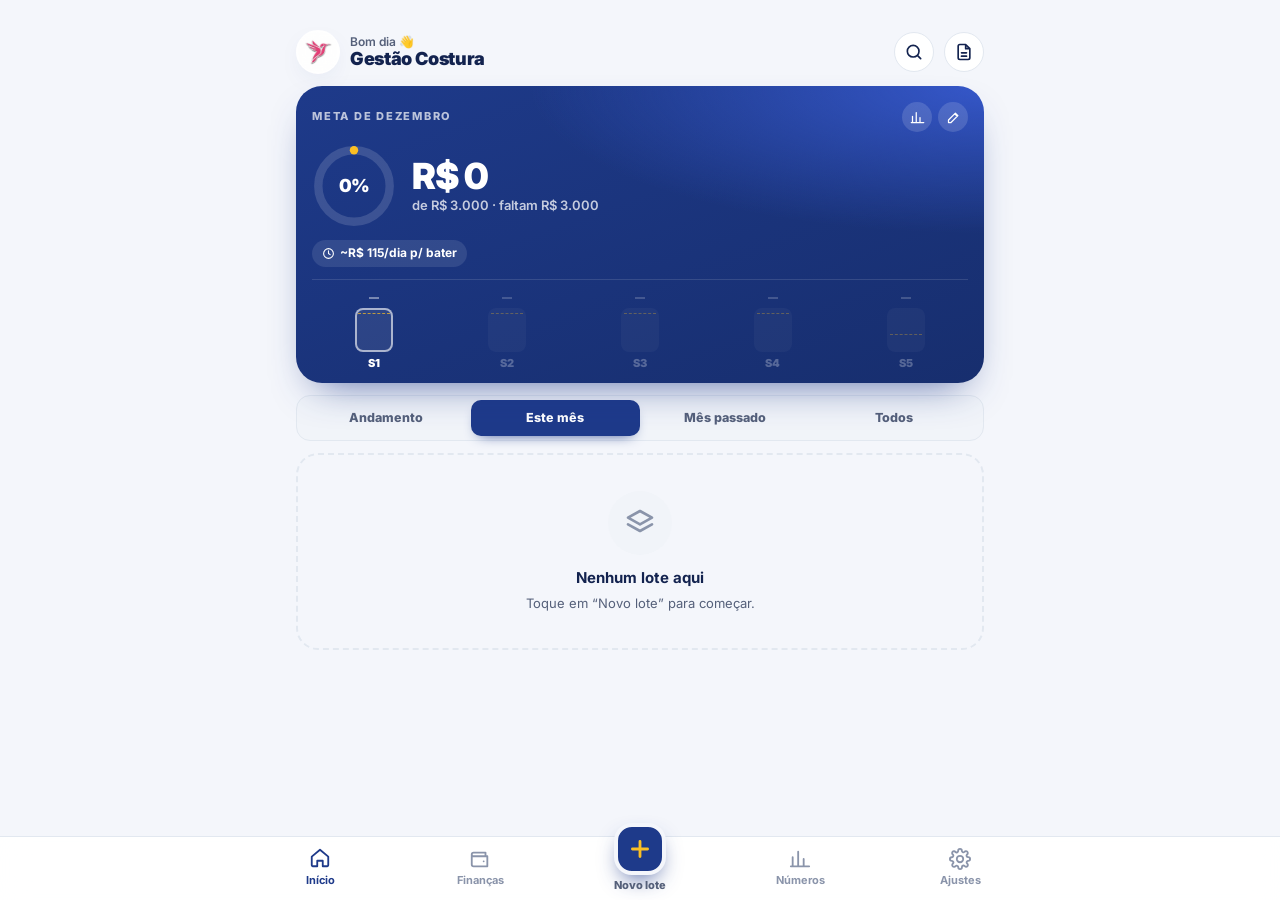
==== index.html @ 6c25729e "Gestão Costura 2.0 App PWA para controle de lotes de costura: produção, conferência de entrega, paga" ====
<!DOCTYPE html>
<html lang="pt-BR">
<head>
  <meta charset="UTF-8" />
  <meta name="viewport" content="width=device-width, initial-scale=1, viewport-fit=cover" />
  <title>Gestão Costura</title>
  <meta name="description" content="Controle de lotes de costura, pagamentos, despesas e faturamento." />
  <meta name="theme-color" content="#1e3a8a" />
  <meta name="mobile-web-app-capable" content="yes" />
  <meta name="apple-mobile-web-app-capable" content="yes" />
  <meta name="apple-mobile-web-app-status-bar-style" content="default" />
  <meta name="apple-mobile-web-app-title" content="Costura" />
  <link rel="manifest" href="manifest.webmanifest" />
  <link rel="icon" type="image/png" href="icons/icon-192.png" />
  <link rel="apple-touch-icon" href="icons/icon-180.png" />
  <link rel="preconnect" href="https://fonts.googleapis.com" />
  <link rel="preconnect" href="https://fonts.gstatic.com" crossorigin />
  <link rel="stylesheet" href="https://fonts.googleapis.com/css2?family=Inter:wght@400;600;700;800;900&display=swap" />
  <link rel="stylesheet" href="css/app.css" />
</head>
<body>
  <div id="app">
    <div class="splash"><img src="icons/icon-192.png" alt="" /></div>
  </div>
  <noscript>Este app precisa do JavaScript ativado.</noscript>
  <script type="module" src="js/app.js"></script>
</body>
</html>
---- css/app.css ----
/* ==========================================================
   Gestão Costura — estilos
   Cores principais: azul-marinho + dourado (identidade do app antigo)
   ========================================================== */

:root {
  --navy: #1e3a8a;
  --navy-2: #1e40af;
  --gold: #d97706;
  --gold-soft: #fbbf24;
  --gold-bg: #fef3c7;

  --bg: #f4f6fb;
  --surface: #ffffff;
  --surface-2: #f1f4f9;
  --border: #e2e8f0;
  --text: #13234f;
  --text-2: #55607a;
  --text-3: #8a94aa;
  --primary: var(--navy);
  --primary-text: #ffffff;
  --accent: var(--gold);
  --danger: #dc2626;
  --danger-bg: #fef2f2;
  --ok: #059669;
  --ok-bg: #ecfdf5;
  --warn: #b45309;
  --warn-bg: #fffbeb;
  --info: #1d4ed8;
  --info-bg: #eff6ff;
  --shadow: 0 8px 28px -12px rgba(30, 58, 138, 0.22);
  --shadow-lg: 0 24px 60px -20px rgba(15, 23, 42, 0.45);
  --radius: 22px;
  --radius-s: 14px;
  --tabbar-h: 64px;
  --safe-b: env(safe-area-inset-bottom, 0px);
  --safe-t: env(safe-area-inset-top, 0px);
  color-scheme: light;
}

@media (prefers-color-scheme: dark) {
  :root:not([data-theme='light']) {
    --bg: #0b1120;
    --surface: #131c2f;
    --surface-2: #1b2640;
    --border: #27324b;
    --text: #e7ecf7;
    --text-2: #a7b1c8;
    --text-3: #6f7a93;
    --primary: #3b63d8;
    --gold-bg: #3a2a0c;
    --danger-bg: #3a1414;
    --ok-bg: #0c2f24;
    --warn-bg: #36270b;
    --info-bg: #13254a;
    --info: #93b4ff;
    --shadow: 0 8px 28px -14px rgba(0, 0, 0, 0.6);
    color-scheme: dark;
  }
}
:root[data-theme='dark'] {
  --bg: #0b1120;
  --surface: #131c2f;
  --surface-2: #1b2640;
  --border: #27324b;
  --text: #e7ecf7;
  --text-2: #a7b1c8;
  --text-3: #6f7a93;
  --primary: #3b63d8;
  --gold-bg: #3a2a0c;
  --danger-bg: #3a1414;
  --ok-bg: #0c2f24;
  --warn-bg: #36270b;
  --info-bg: #13254a;
  --info: #93b4ff;
  --shadow: 0 8px 28px -14px rgba(0, 0, 0, 0.6);
  color-scheme: dark;
}

* { box-sizing: border-box; -webkit-tap-highlight-color: transparent; }
html { -webkit-text-size-adjust: 100%; }
body {
  margin: 0;
  background: var(--bg);
  color: var(--text);
  font-family: 'Inter', system-ui, -apple-system, 'Segoe UI', Roboto, sans-serif;
  font-size: 15px;
  line-height: 1.4;
  overscroll-behavior-y: none;
}
body.locked { overflow: hidden; }
button { font: inherit; color: inherit; cursor: pointer; }
button:disabled { cursor: default; }
img { display: block; max-width: 100%; }
h1, h2, h3, h4, p { margin: 0; }
.icon { flex-shrink: 0; display: block; }

/* ---------- utilidades ---------- */
.row { display: flex; align-items: center; }
.gap { gap: 10px; }
.gap-s { gap: 6px; }
.wrap { flex-wrap: wrap; }
.grow { flex: 1; }
.center { text-align: center; }
.mb { margin-bottom: 16px; }
.muted { color: var(--text-2); }
.small { font-size: 13px; }
.pos { color: var(--ok) !important; }
.neg { color: var(--danger) !important; }
.accent-text { color: var(--accent); }
.w40 { width: 40px; flex-shrink: 0; }
.btn-reset { background: none; border: 0; padding: 0; text-align: left; width: 100%; }
.link { background: none; border: 0; padding: 4px 0; color: var(--primary); font-weight: 700; font-size: 13px; text-decoration: underline; text-underline-offset: 3px; }
:root[data-theme='dark'] .link { color: var(--gold-soft); }
@media (prefers-color-scheme: dark) { :root:not([data-theme='light']) .link { color: var(--gold-soft); } }

/* ---------- estrutura ---------- */
.shell { min-height: 100vh; min-height: 100dvh; }
.content { max-width: 720px; margin: 0 auto; padding: calc(8px + var(--safe-t)) 16px calc(var(--tabbar-h) + var(--safe-b) + 24px); }
.page { display: flex; flex-direction: column; gap: 14px; animation: fade 0.25s ease; }
.page-head { padding: 12px 2px 0; }
.page-head h1 { font-size: 26px; font-weight: 900; letter-spacing: -0.03em; }

.tabbar {
  position: fixed; left: 0; right: 0; bottom: 0; z-index: 40;
  display: flex; justify-content: center;
  height: calc(var(--tabbar-h) + var(--safe-b)); padding-bottom: var(--safe-b);
  background: color-mix(in srgb, var(--surface) 92%, transparent);
  backdrop-filter: blur(14px); -webkit-backdrop-filter: blur(14px);
  border-top: 1px solid var(--border);
}
.tab {
  flex: 1; max-width: 160px; background: none; border: 0;
  display: flex; flex-direction: column; align-items: center; justify-content: center; gap: 3px;
  color: var(--text-3); font-size: 11px; font-weight: 700;
}
.tab.on { color: var(--primary); }
:root[data-theme='dark'] .tab.on { color: var(--gold-soft); }
@media (prefers-color-scheme: dark) { :root:not([data-theme='light']) .tab.on { color: var(--gold-soft); } }
.tab.on .icon { transform: translateY(-1px); }

.top-bar { display: flex; align-items: center; justify-content: space-between; padding: 6px 0 2px; }
.brand img { width: 52px; height: 52px; border-radius: 50%; object-fit: cover; background: #fff; border: 3px solid var(--surface); box-shadow: var(--shadow); }

/* ---------- botões ---------- */
.icon-btn {
  width: 40px; height: 40px; border-radius: 50%; border: 1px solid var(--border);
  background: var(--surface); color: var(--text);
  display: inline-flex; align-items: center; justify-content: center; flex-shrink: 0;
  transition: transform 0.15s;
}
.icon-btn:active { transform: scale(0.92); }
.icon-btn:disabled { opacity: 0.35; }
.icon-btn.sm { width: 32px; height: 32px; }
.icon-btn.solid { background: var(--primary); border-color: var(--primary); color: #fff; }
.icon-btn.ok { background: var(--ok-bg); border-color: transparent; color: var(--ok); }
.icon-btn.danger { background: var(--danger-bg); border-color: transparent; color: var(--danger); }

.btn {
  display: inline-flex; align-items: center; justify-content: center; gap: 8px;
  min-height: 46px; padding: 0 18px; border-radius: var(--radius-s); border: 1px solid transparent;
  font-weight: 800; font-size: 14px; letter-spacing: 0.01em;
  transition: transform 0.15s, opacity 0.15s, background 0.15s;
}
.btn:active:not(:disabled) { transform: scale(0.97); }
.btn:disabled { opacity: 0.5; }
.btn.sm { min-height: 34px; padding: 0 12px; font-size: 13px; border-radius: 12px; }
.btn.big { width: 100%; min-height: 54px; font-size: 16px; border-radius: 18px; }
.btn.primary { background: var(--primary); color: var(--primary-text); box-shadow: 0 10px 24px -12px var(--navy); }
.btn.accent { background: var(--gold); color: #fff; box-shadow: 0 10px 24px -12px var(--gold); }
.btn.ghost { background: var(--surface-2); border-color: var(--border); color: var(--text); }
.btn.soft { background: var(--surface); border-color: var(--border); color: var(--text); flex: 1; font-size: 13px; padding: 0 10px; }
.btn.danger { background: var(--danger); color: #fff; }
.btn.accent-soft { background: var(--gold-bg); color: var(--warn); }
.btn.danger-soft { background: var(--danger-bg); color: var(--danger); }
.btn.new-lote {
  width: 100%; min-height: 58px; border-radius: 22px; font-size: 16px; text-transform: uppercase; letter-spacing: 0.04em;
  background: var(--navy); color: #fff; box-shadow: 0 14px 30px -14px var(--navy);
}
.btn.new-lote .icon { color: var(--gold-soft); }

/* ---------- cartões ---------- */
.card, .block {
  background: var(--surface); border: 1px solid var(--border); border-radius: var(--radius);
  box-shadow: var(--shadow); padding: 18px;
}
.block { display: flex; flex-direction: column; gap: 12px; }
.block h2 { font-size: 16px; font-weight: 800; letter-spacing: -0.01em; }
.block-head { display: flex; align-items: center; justify-content: space-between; gap: 10px; }
.eyebrow, .section-title { font-size: 11px; font-weight: 800; letter-spacing: 0.18em; text-transform: uppercase; color: var(--text-2); }
.section-title { text-align: center; margin-bottom: 10px; }

.pill {
  display: inline-flex; align-items: center; gap: 4px; padding: 5px 11px; border-radius: 999px;
  font-size: 11px; font-weight: 800; background: var(--surface-2); border: 1px solid var(--border); color: var(--text);
}
.pill.accent { color: var(--accent); }
.pill.solid { background: var(--navy); border-color: var(--navy); color: #fff; }

.dot { display: inline-block; width: 9px; height: 9px; border-radius: 50%; margin-right: 6px; vertical-align: middle; background: var(--primary); }
.dot.prod { background: repeating-linear-gradient(45deg, var(--gold-soft) 0 3px, var(--gold) 3px 6px); }
.dot.open { background: var(--gold-soft); }
.dot.a { background: var(--primary); }
.dot.b { background: var(--gold-soft); }

/* ---------- meta ---------- */
.meta-card { text-align: center; display: flex; flex-direction: column; align-items: center; gap: 12px; }
.meta-top { width: 100%; display: flex; align-items: center; justify-content: space-between; }
.meta-values { display: flex; align-items: baseline; justify-content: center; gap: 8px; flex-wrap: wrap; }
.meta-values strong { font-size: 38px; font-weight: 900; letter-spacing: -0.04em; line-height: 1; }
.meta-values span { font-size: 17px; font-weight: 700; color: var(--text-3); }
.progress { width: 100%; height: 14px; border-radius: 999px; background: var(--surface-2); border: 1px solid var(--border); overflow: hidden; display: flex; }
.progress .fill { height: 100%; background: linear-gradient(90deg, var(--navy), #3b5bdb 60%, var(--gold)); border-radius: 999px; transition: width 0.8s cubic-bezier(.2,.8,.2,1); }
.progress .fill.prod { background: repeating-linear-gradient(45deg, var(--gold-soft) 0 5px, color-mix(in srgb, var(--gold-soft) 55%, transparent) 5px 10px); border-radius: 0 999px 999px 0; }
.meta-foot { display: flex; gap: 8px; flex-wrap: wrap; justify-content: center; }
.meta-note { font-size: 12.5px; font-weight: 600; color: var(--text-2); }

/* ---------- alertas ---------- */
.alerts { display: flex; gap: 8px; overflow-x: auto; scrollbar-width: none; margin: 0 -16px; padding: 0 16px; }
.alerts::-webkit-scrollbar { display: none; }
.alert {
  flex-shrink: 0; display: inline-flex; align-items: center; gap: 6px; padding: 9px 14px; border-radius: 999px;
  font-size: 13px; font-weight: 700; border: 1px solid transparent;
}
.alert.danger { background: var(--danger-bg); color: var(--danger); }
.alert.warn { background: var(--warn-bg); color: var(--warn); }
.alert.info { background: var(--info-bg); color: var(--info); }
.alert.muted { background: var(--surface); border-color: var(--border); color: var(--text-2); }
:root[data-theme='dark'] .alert.info { color: #93b4ff; }
@media (prefers-color-scheme: dark) { :root:not([data-theme='light']) .alert.info { color: #93b4ff; } }

/* ---------- semanas ---------- */
.weeks { display: grid; grid-template-columns: repeat(auto-fit, minmax(56px, 1fr)); gap: 8px; }
.week { display: flex; flex-direction: column; align-items: center; gap: 4px; text-align: center; }
.week-badge {
  width: 50px; height: 50px; border-radius: 16px; display: grid; place-items: center;
  font-size: 13px; font-weight: 900; background: var(--surface); border: 2px solid var(--border); color: var(--text-3);
}
.week b { font-size: 12px; font-weight: 800; }
.week small { font-size: 10.5px; color: var(--text-3); font-weight: 600; }
.week.hit .week-badge { border-color: var(--gold-soft); color: var(--gold); box-shadow: 0 6px 16px -8px var(--gold); }
.week.current .week-badge { background: var(--navy); border-color: var(--navy); color: #fff; transform: scale(1.06); }
.week.future { opacity: 0.4; }
.week.future .week-badge { border-style: dashed; }

/* ---------- filtros ---------- */
.filters { display: flex; gap: 8px; justify-content: center; flex-wrap: wrap; }
.chip {
  padding: 9px 15px; border-radius: 999px; font-size: 12.5px; font-weight: 800;
  background: var(--surface); border: 1px solid var(--border); color: var(--text);
  transition: background 0.15s, color 0.15s;
}
.chip.on { background: var(--navy); border-color: var(--navy); color: #fff; }

/* ---------- lista de lotes ---------- */
.lote-list { display: grid; grid-template-columns: 1fr; gap: 10px; }
@media (min-width: 640px) { .lote-list { grid-template-columns: 1fr 1fr; } }
.swipe-wrap { position: relative; border-radius: var(--radius); overflow: hidden; }
.swipe-del {
  position: absolute; inset: 0; display: flex; flex-direction: column; align-items: flex-end; justify-content: center;
  padding-right: 26px; gap: 2px; border: 0; background: var(--danger); color: #fff; font-weight: 800;
  opacity: 0; transition: opacity 0.15s;
}
.swipe-wrap.open .swipe-del { opacity: 1; }
.swipe-del small { font-size: 10px; text-transform: uppercase; letter-spacing: 0.1em; }
.lote-card {
  position: relative; background: var(--surface); border: 1px solid var(--border); border-radius: var(--radius);
  padding: 14px 14px 12px 18px; cursor: pointer; transition: transform 0.25s cubic-bezier(.2,.8,.2,1);
  touch-action: pan-y; user-select: none;
}
.lote-card::before { content: ''; position: absolute; left: 0; top: 0; bottom: 0; width: 6px; background: var(--gold-soft); }
.lote-card.fin::before { background: var(--navy); }
.lote-card.late::before { background: var(--danger); }
.lote-main { display: flex; align-items: center; gap: 12px; }
.lote-thumb {
  width: 52px; height: 52px; border-radius: 16px; flex-shrink: 0; overflow: hidden;
  display: grid; place-items: center; background: var(--gold-bg); color: var(--navy); border: 1px solid var(--border);
}
:root[data-theme='dark'] .lote-thumb { color: var(--gold-soft); }
@media (prefers-color-scheme: dark) { :root:not([data-theme='light']) .lote-thumb { color: var(--gold-soft); } }
.lote-card.fin .lote-thumb { background: var(--surface-2); }
.lote-thumb img { width: 100%; height: 100%; object-fit: cover; }
.lote-info { flex: 1; min-width: 0; }
.lote-info h4 { font-size: 24px; font-weight: 900; letter-spacing: -0.04em; line-height: 1.05; }
.hash { color: var(--gold); font-size: 15px; vertical-align: top; margin-right: 1px; }
.lote-sub { font-size: 11.5px; font-weight: 700; color: var(--text-2); display: block; white-space: nowrap; overflow: hidden; text-overflow: ellipsis; }
.lote-value { text-align: right; display: flex; flex-direction: column; }
.lote-value b { font-size: 16px; font-weight: 900; letter-spacing: -0.02em; }
.lote-value small { font-size: 12px; color: var(--text-2); font-weight: 700; }
.lote-foot { display: flex; align-items: center; gap: 8px; margin-top: 12px; padding-top: 10px; border-top: 1px solid var(--border); }
.lote-date { font-size: 12px; font-weight: 700; color: var(--text-2); }
.badge { font-size: 11px; font-weight: 800; padding: 3px 9px; border-radius: 999px; background: var(--surface-2); color: var(--text-2); }
.badge.atrasado { background: var(--danger-bg); color: var(--danger); }
.badge.hoje, .badge.proximo { background: var(--warn-bg); color: var(--warn); }
.badge-btn { font-size: 11.5px; font-weight: 800; padding: 6px 11px; border-radius: 10px; border: 1px solid transparent; display: inline-flex; align-items: center; gap: 4px; }
.badge-btn.paid { background: var(--ok-bg); color: var(--ok); }
.badge-btn.due { background: var(--info-bg); color: var(--info); border-color: color-mix(in srgb, var(--info) 25%, transparent); }
.finish-btn {
  display: inline-flex; align-items: center; gap: 5px; padding: 7px 13px; border-radius: 11px; border: 0;
  background: var(--gold-soft); color: #1e293b; font-size: 12px; font-weight: 900; text-transform: uppercase; letter-spacing: 0.04em;
  box-shadow: 0 8px 18px -10px var(--gold);
}

/* ---------- vazio ---------- */
.empty { display: flex; flex-direction: column; align-items: center; text-align: center; gap: 6px; padding: 36px 20px; border: 2px dashed var(--border); border-radius: var(--radius); color: var(--text-2); }
.empty-icon { width: 64px; height: 64px; border-radius: 50%; background: var(--surface-2); display: grid; place-items: center; color: var(--text-3); margin-bottom: 6px; }
.empty b { color: var(--text); }
.empty p { font-size: 13px; }

/* ---------- janelas ---------- */
.overlay {
  position: fixed; inset: 0; z-index: 60; background: rgba(15, 23, 42, 0.5);
  backdrop-filter: blur(3px); -webkit-backdrop-filter: blur(3px);
  display: flex; align-items: flex-end; justify-content: center; animation: fade 0.2s ease;
}
.overlay.center { align-items: center; padding: 20px; z-index: 90; }
.sheet {
  width: 100%; max-width: 620px; max-height: 94vh; max-height: 94dvh; background: var(--bg);
  border-radius: 26px 26px 0 0; display: flex; flex-direction: column; box-shadow: var(--shadow-lg); overflow: hidden;
}
.sheet.wide { max-width: 900px; }
@media (min-width: 700px) {
  .overlay:not(.center) { align-items: center; padding: 24px; }
  .sheet { border-radius: 26px; max-height: 92vh; }
}
.sheet-head { display: flex; align-items: center; justify-content: space-between; gap: 10px; padding: 14px 14px 10px; background: var(--surface); border-bottom: 1px solid var(--border); }
.sheet-head h2 { font-size: 17px; font-weight: 900; letter-spacing: -0.02em; text-align: center; flex: 1; white-space: nowrap; overflow: hidden; text-overflow: ellipsis; }
.sheet-body { overflow-y: auto; padding: 16px; flex: 1; overscroll-behavior: contain; }
.sheet-foot { padding: 12px 16px calc(12px + var(--safe-b)); background: var(--surface); border-top: 1px solid var(--border); display: flex; flex-direction: column; gap: 8px; }

.dialog { width: 100%; max-width: 360px; background: var(--surface); border-radius: 28px; padding: 26px 22px 20px; box-shadow: var(--shadow-lg); text-align: center; display: flex; flex-direction: column; gap: 12px; }
.dialog h3 { font-size: 19px; font-weight: 900; letter-spacing: -0.02em; }
.dialog p { font-size: 14px; color: var(--text-2); }
.dialog-icon { width: 58px; height: 58px; border-radius: 50%; margin: 0 auto; display: grid; place-items: center; background: var(--info-bg); color: var(--info); }
.dialog-icon.danger { background: var(--danger-bg); color: var(--danger); }

.toast {
  position: fixed; left: 50%; top: calc(var(--safe-t) + 14px); transform: translateX(-50%); z-index: 120;
  background: #0f172a; color: #fff; padding: 12px 18px; border-radius: 14px; font-size: 14px; font-weight: 700;
  box-shadow: var(--shadow-lg); animation: toastIn 0.25s ease; max-width: calc(100% - 32px); text-align: center;
}
.toast-error { background: var(--danger); }

/* ---------- formulários ---------- */
.form { display: flex; flex-direction: column; gap: 14px; }
.field { display: flex; flex-direction: column; gap: 6px; }
.field-label { font-size: 11.5px; font-weight: 800; text-transform: uppercase; letter-spacing: 0.1em; color: var(--text-2); }
.field-hint { font-size: 12px; color: var(--text-3); }
.input {
  width: 100%; min-height: 48px; padding: 10px 14px; border-radius: var(--radius-s);
  border: 1.5px solid var(--border); background: var(--surface); color: var(--text);
  font: inherit; font-size: 16px; font-weight: 700; outline: none; transition: border-color 0.15s, box-shadow 0.15s;
}
.input:focus { border-color: var(--gold); box-shadow: 0 0 0 4px color-mix(in srgb, var(--gold) 18%, transparent); }
.input::placeholder { color: var(--text-3); font-weight: 600; }
.input.bad { border-color: var(--danger); color: var(--danger); }
.input.money, .input.num { text-align: center; font-size: 18px; font-weight: 800; }
.input.big-input { font-size: 28px; font-weight: 900; min-height: 64px; }
textarea.input { resize: vertical; min-height: 70px; font-weight: 600; }
.input.select { min-height: 38px; width: auto; padding: 6px 12px; font-size: 13px; border-radius: 999px; }
.input.search { margin-bottom: 12px; }
input[type='date'].input { font-size: 15px; }

.form-error { font-size: 13px; color: var(--danger); font-weight: 700; display: flex; gap: 6px; align-items: center; justify-content: center; }
.note { display: flex; align-items: center; justify-content: space-between; gap: 10px; padding: 10px 14px; border-radius: var(--radius-s); background: var(--info-bg); color: var(--info); font-size: 13px; font-weight: 700; }
.note.warn { background: var(--warn-bg); color: var(--warn); }
.note.ok { background: var(--ok-bg); color: var(--ok); }

.ref-input { display: flex; align-items: center; gap: 8px; }
.ref-zero { font-size: 32px; font-weight: 900; color: var(--text-3); width: 26px; text-align: right; }
.ref-num { font-size: 30px !important; font-weight: 900 !important; text-align: center; letter-spacing: 0.15em; flex: 3; min-height: 60px; }
.ref-char { font-size: 30px !important; font-weight: 900 !important; text-align: center; flex: 1; min-height: 60px; text-transform: uppercase; }
.ref-display { text-align: center; font-size: 38px; font-weight: 900; letter-spacing: -0.04em; display: flex; flex-direction: column; align-items: center; }
.ref-display .ref-hash { color: var(--gold); font-size: 22px; vertical-align: top; margin-right: 2px; }
.ref-display small { font-size: 12px; font-weight: 800; letter-spacing: 0.12em; text-transform: uppercase; color: var(--text-2); }

.suggest {
  display: flex; align-items: center; gap: 10px; padding: 11px 14px; border-radius: var(--radius-s);
  background: var(--gold-bg); border: 1px dashed var(--gold); color: var(--warn); font-size: 13px; font-weight: 600; text-align: left;
}
.suggest b { font-weight: 900; }

.sizes { display: flex; gap: 8px; flex-wrap: wrap; }
.size-btn {
  width: 52px; height: 52px; border-radius: 16px; border: 2px solid var(--border); background: var(--surface);
  font-size: 18px; font-weight: 900; color: var(--text); transition: all 0.15s;
}
.size-btn.sm { width: 44px; height: 44px; font-size: 15px; border-radius: 13px; }
.size-btn.on { background: var(--navy); border-color: var(--navy); color: #fff; }
.size-btn:disabled { opacity: 0.85; }

.toggle-row {
  display: flex; align-items: center; justify-content: space-between; gap: 12px; width: 100%;
  padding: 12px 14px; border-radius: var(--radius-s); border: 1px solid var(--border); background: var(--surface); text-align: left;
}
.toggle-text { display: flex; flex-direction: column; }
.toggle-text b { font-size: 14px; font-weight: 800; }
.toggle-text small { font-size: 12px; color: var(--text-2); }
.switch { width: 50px; height: 30px; border-radius: 999px; background: var(--border); position: relative; flex-shrink: 0; transition: background 0.2s; }
.knob { position: absolute; top: 3px; left: 3px; width: 24px; height: 24px; border-radius: 50%; background: #fff; box-shadow: 0 2px 6px rgba(0,0,0,.2); transition: transform 0.2s; }
.toggle-row.on .switch { background: var(--ok); }
.toggle-row.on .knob { transform: translateX(20px); }

.parts { display: grid; gap: 12px; }
.parts.two { grid-template-columns: 1fr 1fr; }
@media (max-width: 380px) { .parts.two { grid-template-columns: 1fr; } }
.part-card { background: var(--surface); border: 1px solid var(--border); border-radius: 18px; padding: 12px; display: flex; flex-direction: column; gap: 10px; }
.part-card.conf { border-color: var(--gold-soft); }
.part-head { display: flex; align-items: center; gap: 6px; font-size: 12px; font-weight: 900; text-transform: uppercase; letter-spacing: 0.1em; color: var(--text-2); padding-bottom: 6px; border-bottom: 1px solid var(--border); }
.real-grid { display: grid; grid-template-columns: repeat(auto-fill, minmax(64px, 1fr)); gap: 8px; }
.real-cell { display: flex; flex-direction: column; gap: 4px; text-align: center; font-size: 11px; font-weight: 800; color: var(--text-2); }
.real-cell .input { min-height: 44px; padding: 6px; }
.part-sub { display: flex; justify-content: space-between; align-items: baseline; padding-top: 8px; border-top: 1px dashed var(--border); font-size: 13px; font-weight: 700; color: var(--text-2); }
.part-sub b { color: var(--text); font-size: 15px; }

.compare { display: grid; grid-template-columns: 1fr auto 1fr; align-items: center; gap: 10px; background: var(--surface); border: 1px solid var(--border); border-radius: 18px; padding: 14px; text-align: center; }
.compare small { display: block; font-size: 10.5px; font-weight: 800; text-transform: uppercase; letter-spacing: 0.12em; color: var(--text-3); }
.compare b { display: block; font-size: 18px; font-weight: 900; }
.compare span { font-size: 12.5px; font-weight: 700; color: var(--text-2); }
.diff { padding: 6px 10px; border-radius: 10px; font-weight: 900; font-size: 14px; }
.diff.pos { background: var(--ok-bg); color: var(--ok); }
.diff.neg { background: var(--danger-bg); color: var(--danger); }

.total-box {
  border-radius: 22px; padding: 18px; text-align: center; color: #fff;
  background: linear-gradient(135deg, var(--navy), #2c4fb8 60%, #b4650a);
  display: flex; flex-direction: column; gap: 2px; box-shadow: 0 16px 34px -18px var(--navy);
}
.total-box.conf { background: linear-gradient(135deg, #b45309, var(--gold) 55%, var(--gold-soft)); }
.total-box small { font-size: 11px; font-weight: 800; letter-spacing: 0.14em; text-transform: uppercase; opacity: 0.8; }
.total-box strong { font-size: 34px; font-weight: 900; letter-spacing: -0.03em; }
.total-box span { font-size: 12px; opacity: 0.85; font-weight: 600; }

.dates { display: grid; grid-template-columns: 1fr 1fr; gap: 10px; }
.more-toggle { background: none; border: 0; display: flex; align-items: center; justify-content: center; gap: 6px; color: var(--text-2); font-weight: 800; font-size: 13px; padding: 6px; }
.rot { transform: rotate(180deg); }
.photo { position: relative; border-radius: 18px; overflow: hidden; border: 1px solid var(--border); }
.photo img { width: 100%; max-height: 260px; object-fit: cover; }
.photo .icon-btn { position: absolute; top: 10px; right: 10px; }
.photo-add { display: flex; align-items: center; justify-content: center; gap: 10px; min-height: 90px; border-radius: 18px; border: 2px dashed var(--border); background: var(--surface); color: var(--text-2); font-weight: 800; }
.secondary-actions { display: flex; flex-direction: column; gap: 8px; padding-top: 8px; border-top: 1px solid var(--border); }

.tipo-grid { display: grid; grid-template-columns: 1fr 1fr; gap: 12px; }
.tipo-card {
  display: flex; flex-direction: column; align-items: center; justify-content: center; gap: 10px; min-height: 140px;
  border-radius: 24px; border: 2px solid var(--border); background: var(--surface); font-size: 16px; font-weight: 900;
  transition: transform 0.15s, border-color 0.15s;
}
.tipo-card:active { transform: scale(0.97); border-color: var(--gold); }
.tipo-card.conjunto { grid-column: 1 / -1; min-height: 110px; flex-direction: row; flex-wrap: wrap; }
.tipo-card small { width: 100%; text-align: center; font-size: 12px; color: var(--text-2); font-weight: 700; margin-top: -6px; }
.tipo-ico { width: 64px; height: 64px; border-radius: 20px; display: grid; place-items: center; background: var(--gold-bg); color: var(--navy); }
:root[data-theme='dark'] .tipo-ico { color: var(--gold-soft); }
@media (prefers-color-scheme: dark) { :root:not([data-theme='light']) .tipo-ico { color: var(--gold-soft); } }

/* ---------- busca ---------- */
.search-list { display: flex; flex-direction: column; gap: 8px; }
.search-item { display: flex; justify-content: space-between; align-items: center; gap: 10px; padding: 14px; border-radius: 16px; border: 1px solid var(--border); background: var(--surface); text-align: left; }
.search-item b { font-weight: 900; }
.search-item small { display: block; font-size: 12px; color: var(--text-2); font-weight: 600; }
.search-item .right { text-align: right; }

/* ---------- finanças ---------- */
.month-nav { display: flex; align-items: center; justify-content: space-between; gap: 10px; background: var(--surface); border: 1px solid var(--border); border-radius: 999px; padding: 5px; }
.month-nav b { font-size: 15px; font-weight: 900; }
.month-nav.compact { max-width: 360px; margin: 0 auto 10px; }
.kpis { display: grid; grid-template-columns: 1fr 1fr; gap: 10px; }
.kpi { background: var(--surface); border: 1px solid var(--border); border-radius: var(--radius); padding: 14px; display: flex; flex-direction: column; gap: 2px; }
.kpi small { font-size: 11px; font-weight: 800; text-transform: uppercase; letter-spacing: 0.12em; color: var(--text-2); }
.kpi b { font-size: 20px; font-weight: 900; letter-spacing: -0.02em; }
.kpi span { font-size: 12px; color: var(--text-2); font-weight: 600; }
.kpi.main { grid-column: 1 / -1; background: var(--navy); border-color: var(--navy); color: #fff; }
.kpi.main small, .kpi.main span { color: rgba(255,255,255,.7); }
.kpi.main b { font-size: 30px; color: var(--gold-soft); }
.quick-actions { display: flex; gap: 8px; }
.group { display: flex; flex-direction: column; gap: 6px; }
.group-head { display: flex; justify-content: space-between; align-items: center; font-weight: 800; font-size: 13px; color: var(--text-2); padding-top: 4px; }
.line-item { display: flex; align-items: center; gap: 10px; padding: 10px 12px; border-radius: 14px; background: var(--surface-2); border: 1px solid var(--border); }
.line-main { flex: 1; min-width: 0; display: flex; flex-direction: column; background: none; border: 0; padding: 0; text-align: left; }
.line-main b { font-weight: 800; font-size: 14px; }
.line-main small { font-size: 12px; color: var(--text-2); font-weight: 600; }
.line-main em { font-size: 12px; color: var(--danger); font-style: normal; font-weight: 700; }
.line-val { font-weight: 900; font-size: 14px; white-space: nowrap; }
.emoji { font-size: 22px; }
.cat-summary { display: flex; gap: 6px; flex-wrap: wrap; }
.cat-grid { display: grid; grid-template-columns: 1fr 1fr; gap: 8px; }
.cat { display: flex; align-items: center; gap: 8px; padding: 10px; border-radius: 14px; border: 1.5px solid var(--border); background: var(--surface); font-size: 13px; font-weight: 700; text-align: left; }
.cat span { font-size: 18px; }
.cat.on { border-color: var(--navy); background: var(--info-bg); }

/* ---------- números ---------- */
.stats-grid { display: grid; grid-template-columns: 1fr 1fr; gap: 10px; }
.stat { background: var(--surface); border: 1px solid var(--border); border-radius: 18px; padding: 14px; display: flex; flex-direction: column; gap: 2px; }
.stat small { font-size: 11px; font-weight: 800; text-transform: uppercase; letter-spacing: 0.08em; color: var(--text-2); }
.stat b { font-size: 22px; font-weight: 900; letter-spacing: -0.02em; }
.stat span { font-size: 11.5px; color: var(--text-3); font-weight: 600; }
.delta.pos, .delta.neg { font-weight: 800; }
.seg { display: inline-flex; background: var(--surface-2); border: 1px solid var(--border); border-radius: 12px; padding: 3px; }
.seg button { border: 0; background: none; padding: 7px 12px; border-radius: 9px; font-weight: 800; font-size: 13px; color: var(--text-2); }
.seg button.on { background: var(--surface); color: var(--text); box-shadow: 0 2px 8px -4px rgba(0,0,0,.3); }
.seg.full { display: flex; }
.seg.full button { flex: 1; }

.chart { margin: 0; }
.chart svg { width: 100%; height: auto; display: block; overflow: visible; }
.chart .grid { stroke: var(--border); stroke-width: 1; stroke-dasharray: 2 4; }
.chart .goal { stroke: var(--gold); stroke-width: 1.5; stroke-dasharray: 6 4; }
.chart .bar.a { fill: var(--primary); }
.chart .bar.b { fill: var(--gold-soft); }
.chart g:not(.hl) .bar.a { opacity: 0.75; }
.chart .val { font-size: 9px; font-weight: 800; fill: var(--text-2); }
.chart .lbl { font-size: 10px; font-weight: 700; fill: var(--text-3); }
.chart .hl .lbl { fill: var(--text); font-weight: 900; }
.legend { display: flex; justify-content: center; gap: 16px; flex-wrap: wrap; margin-top: 6px; font-size: 12px; font-weight: 700; color: var(--text-2); }
.legend .dash { display: inline-block; width: 16px; border-top: 2px dashed var(--gold); vertical-align: middle; margin-right: 6px; }

.hbars { list-style: none; margin: 0; padding: 0; display: flex; flex-direction: column; gap: 8px; }
.hbars li { display: grid; grid-template-columns: 82px 1fr auto; align-items: center; gap: 10px; font-size: 13px; }
.hb-label { font-weight: 800; white-space: nowrap; overflow: hidden; text-overflow: ellipsis; }
.hb-track { height: 10px; border-radius: 999px; background: var(--surface-2); overflow: hidden; }
.hb-fill { display: block; height: 100%; border-radius: 999px; background: var(--primary); }
.hb-fill.open { background: var(--gold-soft); }
.hb-val { font-weight: 800; color: var(--text-2); font-size: 12.5px; }

/* ---------- anual ---------- */
.year-tabs { display: flex; gap: 8px; overflow-x: auto; margin-bottom: 14px; scrollbar-width: none; }
.annual-summary { display: grid; grid-template-columns: 1fr 1fr; gap: 6px; background: var(--navy); border-radius: 30px; padding: 6px; margin-bottom: 14px; }
.annual-summary > div { padding: 22px 10px; text-align: center; color: #fff; display: flex; flex-direction: column; gap: 2px; }
.annual-summary .light { background: var(--surface); border-radius: 24px; color: var(--text); }
.annual-summary small { font-size: 10.5px; font-weight: 800; letter-spacing: 0.2em; text-transform: uppercase; opacity: 0.7; }
.annual-summary b { font-size: 20px; font-weight: 900; letter-spacing: -0.02em; }
.annual-summary .light b { color: var(--gold); }
.annual-summary span { font-size: 11px; font-weight: 700; opacity: 0.7; }
.decl-grid { display: grid; grid-template-columns: 1fr 1fr; gap: 10px; }
.decl { display: flex; flex-direction: column; gap: 4px; background: var(--surface-2); border: 1px solid var(--border); border-radius: 16px; padding: 10px; }
.decl > span { font-size: 11px; font-weight: 800; text-transform: uppercase; letter-spacing: 0.1em; color: var(--text-2); }
.decl small { font-size: 11px; color: var(--text-3); font-weight: 600; }
.decl em { font-size: 11px; color: var(--danger); font-weight: 800; font-style: normal; }
.decl.bad { border-color: var(--danger); background: var(--danger-bg); }
.decl .input { min-height: 42px; font-size: 15px; }

/* ---------- ajustes ---------- */
.logo-row { display: flex; gap: 14px; align-items: flex-start; }
.logo-pick { position: relative; width: 76px; height: 76px; border-radius: 50%; border: 3px solid var(--surface); box-shadow: var(--shadow); padding: 0; background: #fff; flex-shrink: 0; }
.logo-pick img { width: 100%; height: 100%; border-radius: 50%; object-fit: cover; }
.logo-pick span { position: absolute; right: -2px; bottom: -2px; width: 28px; height: 28px; border-radius: 50%; background: var(--navy); color: #fff; display: grid; place-items: center; border: 2px solid var(--surface); }
.backup-status { display: flex; flex-direction: column; gap: 6px; font-size: 13px; font-weight: 600; color: var(--text-2); background: var(--surface-2); border-radius: 14px; padding: 12px; }
.backup-status span { display: flex; gap: 8px; align-items: center; }
.list-btn { display: flex; align-items: center; gap: 12px; padding: 14px; border-radius: 14px; border: 1px solid var(--border); background: var(--surface-2); font-weight: 800; text-align: left; }
.list-btn .end { margin-left: auto; color: var(--text-3); }
.list-btn.danger { color: var(--danger); }
.version { text-align: center; font-size: 12px; color: var(--text-3); font-weight: 600; padding: 8px; }
.check-list { display: flex; flex-direction: column; gap: 8px; margin-top: 12px; }
.check-item { display: flex; align-items: center; gap: 10px; padding: 12px; border-radius: 14px; background: var(--surface); border: 1px solid var(--border); }
.check-item.bad { border-color: var(--warn); background: var(--warn-bg); }

/* ---------- relatório (sempre claro, é papel) ---------- */
.report-controls { display: flex; flex-direction: column; align-items: center; gap: 4px; margin-bottom: 14px; }
.paper-stage { position: relative; width: 100%; overflow: hidden; display: flex; justify-content: center; }
.paper-scale { transform-origin: top center; position: absolute; top: 0; left: 50%; margin-left: -397px; }
.report {
  background: #ffffff; color: #0f1d44; padding: 56px 52px 48px; font-family: 'Inter', system-ui, sans-serif;
  box-shadow: 0 20px 50px -20px rgba(0,0,0,.4); display: flex; flex-direction: column; gap: 28px;
  -webkit-font-smoothing: antialiased; font-variant-ligatures: none;
}
.r-head { display: flex; justify-content: space-between; align-items: flex-end; border-bottom: 3px solid #1e3a8a; padding-bottom: 18px; }
.r-head h1 { font-size: 34px; font-weight: 900; letter-spacing: -0.03em; color: #1e3a8a; }
.r-head p { margin-top: 6px; font-size: 14px; font-weight: 700; color: #475569; }
.r-tag { background: #fbbf24; color: #1e3a8a; padding: 3px 10px; border-radius: 6px; font-size: 11px; font-weight: 900; text-transform: uppercase; letter-spacing: 0.1em; margin-right: 6px; }
.r-meta { text-align: right; }
.r-meta small { display: block; font-size: 10px; font-weight: 800; text-transform: uppercase; letter-spacing: 0.15em; color: #94a3b8; }
.r-meta b { font-size: 16px; color: #1e3a8a; }
.r-kpis { display: grid; grid-template-columns: 1fr 1fr; gap: 18px; }
.r-kpi { border-radius: 22px; padding: 22px; border: 2px solid #e2e8f0; text-align: center; display: flex; flex-direction: column; gap: 6px; }
.r-kpi.dark { background: #1e3a8a; border-color: #1e3a8a; color: #fff; }
.r-kpi small { font-size: 11px; font-weight: 900; text-transform: uppercase; letter-spacing: 0.2em; opacity: 0.7; }
.r-kpi strong { font-size: 34px; font-weight: 900; letter-spacing: -0.03em; }
.r-kpi.dark strong { color: #fbbf24; }
.r-kpi strong em { font-size: 14px; font-style: normal; font-weight: 800; opacity: 0.6; }
.r-break { display: flex; justify-content: center; gap: 18px; font-size: 12px; font-weight: 700; opacity: 0.85; border-top: 1px solid rgba(148,163,184,.35); padding-top: 10px; }
.r-break b { margin-left: 4px; }
.r-table { width: 100%; border-collapse: collapse; font-size: 12.5px; }
.r-table th { background: #f1f5f9; color: #1e3a8a; font-size: 10px; font-weight: 900; text-transform: uppercase; letter-spacing: 0.1em; text-align: left; padding: 10px 8px; }
.r-table th:first-child { border-radius: 10px 0 0 10px; }
.r-table th:last-child { border-radius: 0 10px 10px 0; }
.r-table td { padding: 10px 8px; border-bottom: 1px solid #e2e8f0; vertical-align: middle; font-weight: 600; }
.r-table tr { page-break-inside: avoid; }
.r-table td small { display: block; font-size: 10px; color: #64748b; font-weight: 700; text-transform: uppercase; letter-spacing: 0.06em; }
.r-table td b { font-weight: 900; }
.r-table .num { text-align: right; white-space: nowrap; }
.r-table tfoot td { border-bottom: 0; border-top: 2px solid #1e3a8a; font-size: 13.5px; color: #1e3a8a; }
.r-sizes { display: inline-flex; gap: 3px; }
.r-sizes i { font-style: normal; font-size: 10px; font-weight: 900; background: #f1f5f9; border-radius: 5px; padding: 2px 5px; }
.r-split { display: flex; flex-direction: column; font-size: 11.5px; }
.r-note { font-size: 13px; color: #b45309; font-weight: 700; }
.r-foot { margin-top: auto; text-align: center; padding-top: 22px; border-top: 1px solid #e2e8f0; }
.r-foot p { font-size: 13px; font-style: italic; color: #475569; max-width: 520px; margin: 0 auto; }
.r-foot cite { display: block; margin-top: 8px; font-size: 11px; font-weight: 900; font-style: normal; letter-spacing: 0.2em; text-transform: uppercase; color: #d97706; }

/* ---------- abertura, erro, atualização ---------- */
.splash { position: fixed; inset: 0; background: #1e3a8a; display: flex; flex-direction: column; align-items: center; justify-content: center; gap: 28px; }
.splash img { width: 84px; height: 84px; border-radius: 50%; background: #fff; padding: 4px; animation: pulse 1.6s ease-in-out infinite; }
.splash-bar { width: 160px; height: 4px; border-radius: 999px; background: rgba(255,255,255,.2); overflow: hidden; }
.splash-bar span { display: block; height: 100%; width: 40%; background: #d97706; border-radius: 999px; animation: load 1s ease-in-out infinite; }
.fatal { max-width: 420px; margin: 20vh auto; padding: 24px; text-align: center; display: flex; flex-direction: column; gap: 12px; }
.update-bar { position: fixed; top: calc(10px + var(--safe-t)); left: 50%; transform: translateX(-50%); z-index: 130; border: 0; background: var(--gold); color: #fff; font-weight: 800; padding: 10px 16px; border-radius: 999px; box-shadow: var(--shadow-lg); font-size: 13px; white-space: nowrap; }

/* ---------- animações ---------- */
.slide-up { animation: slideUp 0.28s cubic-bezier(.2,.8,.2,1); }
.pop { animation: pop 0.2s ease-out; }
@keyframes fade { from { opacity: 0; } to { opacity: 1; } }
@keyframes slideUp { from { transform: translateY(40px); opacity: 0; } to { transform: none; opacity: 1; } }
@keyframes pop { from { transform: scale(0.94); opacity: 0; } to { transform: none; opacity: 1; } }
@keyframes toastIn { from { transform: translate(-50%, -12px); opacity: 0; } to { transform: translate(-50%, 0); opacity: 1; } }
@keyframes pulse { 50% { transform: scale(1.06); } }
@keyframes load { 0% { transform: translateX(-100%); } 100% { transform: translateX(260%); } }
@media (prefers-reduced-motion: reduce) { *, *::before, *::after { animation-duration: 0.01ms !important; transition-duration: 0.01ms !important; } }

/* Desktop: um pouco mais de respiro */
@media (min-width: 760px) {
  .content { padding-top: 24px; }
  .kpis { grid-template-columns: 2fr 1fr 1fr; }
  .kpi.main { grid-column: auto; }
  .stats-grid { grid-template-columns: repeat(3, 1fr); }
}

/* ---------- formulário de lote (compacto) ---------- */
.form.lf { gap: 10px; }
.lf-card { background: var(--surface); border: 1px solid var(--border); border-radius: 18px; padding: 12px; display: flex; flex-direction: column; gap: 10px; }
.lf-card.conf { border-color: var(--gold-soft); }
.lf-label { font-size: 10.5px; font-weight: 800; text-transform: uppercase; letter-spacing: 0.09em; color: var(--text-2); }
.lf-label em { font-style: normal; font-weight: 600; text-transform: none; letter-spacing: 0; color: var(--text-3); }
.lf-field { display: flex; flex-direction: column; gap: 4px; min-width: 0; }
.lf .input { min-height: 44px; padding: 8px 10px; }
.lf .input.money, .lf .input.num { font-size: 17px; }

.lf-id { display: flex; gap: 12px; align-items: stretch; }
.lf-photo-wrap { position: relative; flex-shrink: 0; }
.lf-photo {
  width: 72px; height: 100%; min-height: 72px; border-radius: 16px; border: 2px dashed var(--border); background: var(--surface-2);
  color: var(--text-3); display: flex; flex-direction: column; align-items: center; justify-content: center; gap: 2px; padding: 0; overflow: hidden;
}
.lf-photo small { font-size: 10px; font-weight: 800; }
.lf-photo.has { border-style: solid; }
.lf-photo img { width: 100%; height: 100%; object-fit: cover; }
.lf-photo-del {
  position: absolute; top: -6px; right: -6px; width: 22px; height: 22px; border-radius: 50%; border: 2px solid var(--surface);
  background: var(--danger); color: #fff; display: grid; place-items: center; padding: 0;
}
.lf-ref { flex: 1; min-width: 0; display: flex; flex-direction: column; gap: 4px; }
.lf .ref-zero { font-size: 26px; width: 18px; }
.lf .ref-num, .lf .ref-char { min-height: 52px; font-size: 26px !important; }
.lf .ref-num { letter-spacing: 0.12em; }
.lf-ref-show { flex: 1; display: flex; flex-direction: column; justify-content: center; }
.lf-ref-show b { font-size: 32px; font-weight: 900; letter-spacing: -0.04em; line-height: 1; }
.lf-ref-show small { font-size: 11px; font-weight: 800; letter-spacing: 0.12em; text-transform: uppercase; color: var(--text-2); margin-top: 4px; }

.lf-sizes { display: flex; flex-direction: column; gap: 6px; }
.lf .sizes { gap: 6px; }
.lf .size-btn.sm { width: 46px; height: 42px; }

.lf-extra {
  display: flex; align-items: center; justify-content: space-between; gap: 10px; width: 100%;
  padding: 8px 10px 8px 12px; border-radius: 12px; border: 1px dashed var(--border); background: var(--surface-2);
  font-size: 13px; font-weight: 600; color: var(--text-2); text-align: left;
}
.lf-extra b { color: var(--text); font-weight: 800; }
.lf-extra .switch { width: 42px; height: 24px; }
.lf-extra .knob { width: 18px; height: 18px; }
.lf-extra.on { border-style: solid; border-color: color-mix(in srgb, var(--ok) 40%, transparent); }
.lf-extra.on .switch { background: var(--ok); }
.lf-extra.on .knob { transform: translateX(18px); }

.lf-parts { display: grid; gap: 10px; }
@media (min-width: 560px) { .lf-parts.two { grid-template-columns: 1fr 1fr; } }
.lf-part-head { display: flex; align-items: center; gap: 6px; font-size: 12px; font-weight: 900; text-transform: uppercase; letter-spacing: 0.08em; color: var(--text-2); padding-bottom: 8px; border-bottom: 1px solid var(--border); }
.lf-part-head span { margin-left: auto; text-transform: none; letter-spacing: 0; font-weight: 600; font-size: 12.5px; }
.lf-part-head b { color: var(--text); }
.lf-grid { display: grid; grid-template-columns: 1fr 1fr; gap: 8px; }
.lf .real-grid { grid-template-columns: repeat(auto-fill, minmax(58px, 1fr)); gap: 6px; }
.lf .real-cell .input { min-height: 42px; }

.lf-compare {
  display: flex; align-items: center; justify-content: space-between; gap: 10px; padding: 10px 12px; border-radius: 14px;
  background: var(--surface-2); border: 1px solid var(--border); font-size: 13px; color: var(--text-2);
}
.lf-compare b { color: var(--text); }
.lf-dates { display: grid; grid-template-columns: 1fr 1fr; gap: 8px; }
.lf-dates .input { font-size: 14px; }
.lf-obs { min-height: 64px; font-size: 14px !important; }
.lf .more-toggle { padding: 4px; }
.lf .toggle-row { padding: 10px 12px; }

.lf-actions { display: grid; grid-template-columns: repeat(3, 1fr); gap: 6px; padding-top: 6px; border-top: 1px solid var(--border); }
.lf-actions .btn { min-height: 42px; padding: 0 8px; font-size: 12.5px; gap: 5px; }
.lf-actions .btn.wide { grid-column: 1 / -1; }

.lf-foot { display: flex; align-items: center; gap: 12px; }
.lf-total { flex: 1; min-width: 0; display: flex; flex-direction: column; line-height: 1.15; }
.lf-total small { font-size: 10px; font-weight: 800; text-transform: uppercase; letter-spacing: 0.12em; color: var(--text-3); }
.lf-total strong { font-size: 24px; font-weight: 900; letter-spacing: -0.03em; color: var(--text); }
.lf-total.conf strong { color: var(--gold); }
.lf-total span { font-size: 11.5px; font-weight: 600; color: var(--text-2); white-space: nowrap; overflow: hidden; text-overflow: ellipsis; }
.btn.lf-save { min-height: 52px; padding: 0 26px; font-size: 16px; border-radius: 16px; flex-shrink: 0; }

/* ---------- tela inicial (remodelada) ---------- */
.home { gap: 12px; }
.home-head { display: flex; align-items: center; gap: 10px; padding: 6px 0 0; }
.home-logo { width: 44px; height: 44px; border-radius: 50%; object-fit: cover; background: #fff; border: 2px solid var(--surface); box-shadow: var(--shadow); flex-shrink: 0; }
.home-title { flex: 1; min-width: 0; display: flex; flex-direction: column; line-height: 1.15; }
.home-title small { font-size: 12px; font-weight: 600; color: var(--text-2); }
.home-title b { font-size: 18px; font-weight: 900; letter-spacing: -0.02em; white-space: nowrap; overflow: hidden; text-overflow: ellipsis; }

.hero {
  position: relative; overflow: hidden; border-radius: 26px; padding: 16px 16px 12px; color: #fff;
  background: radial-gradient(120% 90% at 100% 0%, #3557c9 0%, transparent 55%), linear-gradient(160deg, #1e3a8a, #172e6e);
  box-shadow: 0 18px 40px -20px rgba(30, 58, 138, 0.8); display: flex; flex-direction: column; gap: 12px;
}
.hero-top { display: flex; align-items: center; justify-content: space-between; font-size: 11px; font-weight: 800; letter-spacing: 0.16em; text-transform: uppercase; color: rgba(255,255,255,.7); }
.hero-btn { width: 30px; height: 30px; border-radius: 50%; border: 0; background: rgba(255,255,255,.14); color: #fff; display: grid; place-items: center; }
.hero-btn:active { background: rgba(255,255,255,.26); }
.hero-main { display: flex; align-items: center; gap: 16px; }
.ring { position: relative; width: 84px; height: 84px; flex-shrink: 0; }
.ring svg { width: 100%; height: 100%; transform: rotate(-90deg); }
.ring circle { fill: none; stroke-width: 8; stroke-linecap: round; }
.ring-bg { stroke: rgba(255,255,255,.14); }
.ring-fill { stroke: var(--gold-soft); transition: stroke-dasharray 0.8s cubic-bezier(.2,.8,.2,1); }
.ring-prod { stroke: rgba(251,191,36,.35); stroke-linecap: butt !important; }
.ring b { position: absolute; inset: 0; display: grid; place-items: center; font-size: 18px; font-weight: 900; letter-spacing: -0.03em; }
.hero-values { display: flex; flex-direction: column; gap: 2px; min-width: 0; }
.hero-values strong { font-size: 36px; font-weight: 900; letter-spacing: -0.04em; line-height: 1; }
.hero-values span { font-size: 13px; font-weight: 600; color: rgba(255,255,255,.75); }
.hero-stats { display: flex; flex-wrap: wrap; gap: 6px; }
.hero-stats span { display: inline-flex; align-items: center; gap: 5px; font-size: 12px; font-weight: 700; padding: 5px 10px; border-radius: 999px; background: rgba(255,255,255,.1); }
.hero-stats .dot { margin: 0; }
.hero-weeks { display: flex; gap: 8px; padding-top: 10px; border-top: 1px solid rgba(255,255,255,.12); }
.hw { flex: 1; display: flex; flex-direction: column; align-items: center; gap: 4px; }
.hw small { font-size: 10px; font-weight: 700; color: rgba(255,255,255,.7); white-space: nowrap; }
.hw-track { position: relative; width: 100%; max-width: 38px; height: 44px; border-radius: 8px; background: rgba(255,255,255,.08); overflow: hidden; }
.hw-bar { position: absolute; left: 0; right: 0; bottom: 0; background: rgba(255,255,255,.55); border-radius: 8px 8px 0 0; transition: height 0.6s ease; }
.hw-goal { position: absolute; left: 3px; right: 3px; height: 0; border-top: 1.5px dashed rgba(251,191,36,.7); }
.hw b { font-size: 11px; font-weight: 900; color: rgba(255,255,255,.6); }
.hw.hit .hw-bar { background: var(--gold-soft); }
.hw.current .hw-track { box-shadow: inset 0 0 0 2px rgba(255,255,255,.6); }
.hw.current b { color: #fff; }
.hw.future { opacity: 0.45; }

.home .alerts { gap: 6px; }
.home .alert { padding: 7px 12px; font-size: 12.5px; }

.filter-seg { display: flex; width: 100%; border-radius: 14px; padding: 4px; }
.filter-seg button { flex: 1; padding: 9px 2px; font-size: 12.5px; border-radius: 10px; white-space: nowrap; }
.filter-seg button.on { background: var(--navy); color: #fff; box-shadow: 0 6px 14px -8px var(--navy); }

.lgroup { display: flex; flex-direction: column; gap: 8px; }
.lgroup-head { display: flex; align-items: baseline; justify-content: space-between; padding: 4px 4px 0; }
.lgroup-head h3 { font-size: 13px; font-weight: 900; text-transform: uppercase; letter-spacing: 0.1em; color: var(--text-2); }
.lgroup-head h3 small { display: inline-grid; place-items: center; min-width: 20px; height: 20px; padding: 0 6px; margin-left: 4px; border-radius: 999px; background: var(--surface-2); border: 1px solid var(--border); font-size: 11px; letter-spacing: 0; color: var(--text); }
.lgroup-head span { font-size: 13px; font-weight: 800; color: var(--text-2); }
.home .lote-list { gap: 8px; }
.home .swipe-wrap { border-radius: 18px; }

.lrow {
  position: relative; display: flex; align-items: center; gap: 12px; padding: 10px 12px 10px 14px; border-radius: 18px;
  background: var(--surface); border: 1px solid var(--border); cursor: pointer; touch-action: pan-y; user-select: none;
  transition: transform 0.25s cubic-bezier(.2,.8,.2,1);
}
.lrow::before { content: ''; position: absolute; left: 0; top: 12px; bottom: 12px; width: 4px; border-radius: 0 4px 4px 0; background: var(--gold-soft); }
.lrow.fin::before { background: var(--navy); }
.lrow.late::before { background: var(--danger); }
.lrow:active { transform: scale(0.99); }
.lrow-thumb { width: 46px; height: 46px; border-radius: 14px; flex-shrink: 0; overflow: hidden; display: grid; place-items: center; background: var(--gold-bg); color: var(--navy); }
.lrow.fin .lrow-thumb { background: var(--surface-2); }
:root[data-theme='dark'] .lrow-thumb { color: var(--gold-soft); }
@media (prefers-color-scheme: dark) { :root:not([data-theme='light']) .lrow-thumb { color: var(--gold-soft); } }
.lrow-thumb img { width: 100%; height: 100%; object-fit: cover; }
.lrow-info { flex: 1; min-width: 0; }
.lrow-info h4 { font-size: 20px; font-weight: 900; letter-spacing: -0.03em; line-height: 1.1; }
.lrow-info .hash { font-size: 13px; }
.lrow-sub { display: block; font-size: 12px; font-weight: 600; color: var(--text-2); white-space: nowrap; overflow: hidden; text-overflow: ellipsis; }
.lrow-sub em { font-style: normal; font-weight: 800; }
.lrow-sub em.atrasado { color: var(--danger); }
.lrow-sub em.hoje, .lrow-sub em.proximo { color: var(--warn); }
.lrow-end { display: flex; flex-direction: column; align-items: flex-end; gap: 5px; flex-shrink: 0; }
.lrow-end b { font-size: 15px; font-weight: 900; letter-spacing: -0.02em; }
.tag-btn { display: inline-flex; align-items: center; gap: 4px; padding: 4px 9px; border-radius: 8px; border: 0; font-size: 11px; font-weight: 800; }
.tag-btn.paid { background: var(--ok-bg); color: var(--ok); }
.tag-btn.due { background: var(--info-bg); color: var(--info); }
.tag-btn.finish { background: var(--gold-soft); color: #1e293b; text-transform: uppercase; letter-spacing: 0.04em; }

.fab {
  position: fixed; z-index: 45; right: max(16px, calc(50% - 344px)); bottom: calc(var(--tabbar-h) + var(--safe-b) + 14px);
  display: inline-flex; align-items: center; gap: 8px; height: 54px; padding: 0 20px 0 16px; border: 0; border-radius: 18px;
  background: var(--navy); color: #fff; font-size: 15px; font-weight: 900; letter-spacing: 0.01em;
  box-shadow: 0 14px 30px -10px rgba(30, 58, 138, 0.7), 0 0 0 1px rgba(255,255,255,.06) inset;
}
.fab .icon { color: var(--gold-soft); }
.fab:active { transform: scale(0.96); }
.home { padding-bottom: 64px; }
.lrow-when { display: block; font-size: 11.5px; font-weight: 600; color: var(--text-3); margin-top: 1px; white-space: nowrap; overflow: hidden; text-overflow: ellipsis; }
.lrow-when em { font-style: normal; font-weight: 800; }
.lrow-when em.atrasado { color: var(--danger); }
.lrow-when em.hoje, .lrow-when em.proximo { color: var(--warn); }
.update-bar { top: auto; bottom: calc(var(--tabbar-h) + var(--safe-b) + 80px); }
.tab-new { flex: 1; max-width: 160px; background: none; border: 0; display: flex; flex-direction: column; align-items: center; justify-content: flex-end; gap: 3px; padding-bottom: 7px; color: var(--text-2); font-size: 11px; font-weight: 800; }
.tab-new span {
  width: 52px; height: 52px; margin-top: -26px; border-radius: 18px; display: grid; place-items: center;
  background: var(--navy); color: var(--gold-soft); border: 4px solid var(--bg);
  box-shadow: 0 10px 22px -8px rgba(30, 58, 138, 0.8); transition: transform 0.15s;
}
.tab-new:active span { transform: scale(0.92); }
.tab-new small { font-size: 11px; }
.home { padding-bottom: 0; }
.update-bar { bottom: calc(var(--tabbar-h) + var(--safe-b) + 16px); }

/* Referência: um campo único com 3 partes (0 | número | letra) */
.ref-input {
  display: flex; align-items: stretch; gap: 0; height: 56px;
  background: var(--surface); border: 1.5px solid var(--border); border-radius: 16px; overflow: hidden;
  transition: border-color 0.15s, box-shadow 0.15s;
}
.ref-input:focus-within { border-color: var(--gold); box-shadow: 0 0 0 4px color-mix(in srgb, var(--gold) 18%, transparent); }
.ref-input .ref-zero, .lf .ref-input .ref-zero {
  width: auto; padding: 0 12px 0 16px; display: grid; place-items: center;
  font-size: 26px; font-weight: 900; color: var(--text-3); background: var(--surface-2); border-right: 1.5px solid var(--border);
}
.ref-input .input, .lf .ref-input .input {
  min-height: 0; height: 100%; border: 0; border-radius: 0; background: transparent; box-shadow: none !important;
  font-size: 26px !important; font-weight: 900 !important; text-align: center; padding: 0 6px;
}
.ref-input .ref-num { flex: 1; min-width: 0; letter-spacing: 0.2em; }
.ref-input .ref-char { flex: 0 0 64px; border-left: 1.5px dashed var(--border); text-transform: uppercase; }
.ref-input .input:focus { background: color-mix(in srgb, var(--gold) 7%, transparent); }

/* Referência v2: números e letra colados, lendo como um código só (0454D) */
.ref-input, .lf .ref-input { justify-content: center; align-items: center; gap: 0; cursor: text; }
.ref-input .ref-zero, .lf .ref-input .ref-zero {
  background: none; border: 0; padding: 0; width: auto; display: inline-block; line-height: 1;
  font-size: 30px; font-weight: 900; color: var(--text-3); font-variant-numeric: tabular-nums;
}
.ref-input .input, .lf .ref-input .input {
  flex: none; padding: 0; height: 100%; font-size: 30px !important; line-height: 1; font-variant-numeric: tabular-nums;
  letter-spacing: 0.04em; caret-color: var(--gold);
}
.ref-input .ref-num, .lf .ref-input .ref-num { width: 3.1ch; text-align: left; letter-spacing: 0.04em; }
.ref-input .ref-char, .lf .ref-input .ref-char { width: 1.2em; flex: none; border-left: 0; text-align: left; color: var(--gold); }
.ref-input .input:focus { background: none; }
.ref-input .ref-num::placeholder, .ref-input .ref-char::placeholder { color: var(--text-3); opacity: 0.45; }
.ref-input .ref-num, .lf .ref-input .ref-num { width: 3ch; letter-spacing: 0; }
.ref-input .ref-char, .lf .ref-input .ref-char { width: 1.05em; letter-spacing: 0; padding-left: 1px; }
.ref-input .ref-zero, .lf .ref-input .ref-zero { letter-spacing: 0; }
.ref-input .ref-num, .lf .ref-input .ref-num { width: calc(3ch - 3px); }
.ref-input .ref-char, .lf .ref-input .ref-char { padding-left: 0; margin-left: -1px; }

/* ---------- Finanças (remodelada) ---------- */
.fin-page { gap: 12px; }
.fin-head { display: flex; align-items: center; justify-content: space-between; gap: 10px; padding: 10px 2px 0; }
.fin-head h1 { font-size: 26px; font-weight: 900; letter-spacing: -0.03em; }
.fin-month { display: flex; align-items: center; gap: 4px; padding: 3px; border-radius: 999px; background: var(--surface); border: 1px solid var(--border); }
.fin-month b { font-size: 13.5px; font-weight: 900; min-width: 74px; text-align: center; }
.fin-month .icon-btn { border: 0; background: var(--surface-2); }

.fin-hero { gap: 10px; }
.fin-delta { font-size: 11px; letter-spacing: 0.02em; padding: 3px 8px; border-radius: 999px; background: rgba(255,255,255,.12); }
.fin-delta.up { color: #86efac; }
.fin-delta.down { color: #fca5a5; }
.fin-lucro { font-size: 40px; font-weight: 900; letter-spacing: -0.04em; line-height: 1; color: var(--gold-soft); }
.fin-lucro.neg { color: #fca5a5; }
.fin-bar { height: 8px; border-radius: 999px; background: rgba(134, 239, 172, .55); overflow: hidden; }
.fin-bar span { display: block; height: 100%; background: #f87171; border-radius: 999px; transition: width 0.6s ease; }
.fin-stats { display: grid; grid-template-columns: repeat(3, 1fr); gap: 6px; padding-top: 10px; border-top: 1px solid rgba(255,255,255,.12); }
.fin-stats div { display: flex; flex-direction: column; gap: 1px; min-width: 0; }
.fin-stats small { font-size: 10px; font-weight: 800; text-transform: uppercase; letter-spacing: 0.12em; color: rgba(255,255,255,.6); }
.fin-stats b { font-size: 17px; font-weight: 900; letter-spacing: -0.02em; white-space: nowrap; }
.fin-stats b.red { color: #fca5a5; }
.fin-stats span { font-size: 10.5px; color: rgba(255,255,255,.55); font-weight: 600; white-space: nowrap; overflow: hidden; text-overflow: ellipsis; }

.fin-actions { display: grid; grid-template-columns: repeat(4, 1fr); gap: 8px; }
.fin-actions button { display: flex; flex-direction: column; align-items: center; gap: 6px; padding: 10px 2px; border-radius: 16px; border: 1px solid var(--border); background: var(--surface); font-size: 12px; font-weight: 800; color: var(--text); }
.fin-actions button span { width: 38px; height: 38px; border-radius: 12px; display: grid; place-items: center; background: var(--surface-2); color: var(--primary); }
:root[data-theme='dark'] .fin-actions button span { color: var(--gold-soft); }
@media (prefers-color-scheme: dark) { :root:not([data-theme='light']) .fin-actions button span { color: var(--gold-soft); } }
.fin-actions button span.add { background: var(--navy); color: var(--gold-soft); }
.fin-actions button:active { transform: scale(0.96); }

.fin-pend { color: var(--accent) !important; font-size: 16px !important; font-weight: 900 !important; }
.fin-all { width: 100%; }
.lrow-when em:not([class]) , .lrow-when em[class=''] { color: var(--text-2); }

.fin-cats { display: flex; flex-direction: column; gap: 8px; padding: 12px; border-radius: 18px; background: var(--surface); border: 1px solid var(--border); }
.fin-cat { display: grid; grid-template-columns: 22px 74px 1fr auto; align-items: center; gap: 8px; font-size: 12.5px; }
.fin-cat-emoji { font-size: 16px; }
.fin-cat-name { font-weight: 800; white-space: nowrap; overflow: hidden; text-overflow: ellipsis; }
.fin-cat-track { height: 8px; border-radius: 999px; background: var(--surface-2); overflow: hidden; }
.fin-cat-track i { display: block; height: 100%; border-radius: 999px; background: #f87171; }
.fin-cat b { font-weight: 900; }
.lrow.desp::before { background: #f87171; }
.lrow-thumb.emoji { background: var(--surface-2); font-size: 22px; }
.desp-title { font-size: 15px !important; letter-spacing: -0.01em !important; white-space: nowrap; overflow: hidden; text-overflow: ellipsis; }
.lrow-end b.red { color: var(--danger); }

/* formulário de despesa */
.dz-value { min-height: 76px !important; font-size: 34px !important; border-radius: 20px; }
.dz-cats { display: grid; grid-template-columns: repeat(4, 1fr); gap: 8px; }
.dz-cat { display: flex; flex-direction: column; align-items: center; gap: 4px; padding: 10px 2px; border-radius: 16px; border: 1.5px solid var(--border); background: var(--surface); }
.dz-cat span { font-size: 24px; line-height: 1; }
.dz-cat small { font-size: 11px; font-weight: 800; color: var(--text-2); }
.dz-cat.on { border-color: var(--gold); background: color-mix(in srgb, var(--gold) 12%, var(--surface)); }
.dz-cat.on small { color: var(--text); }
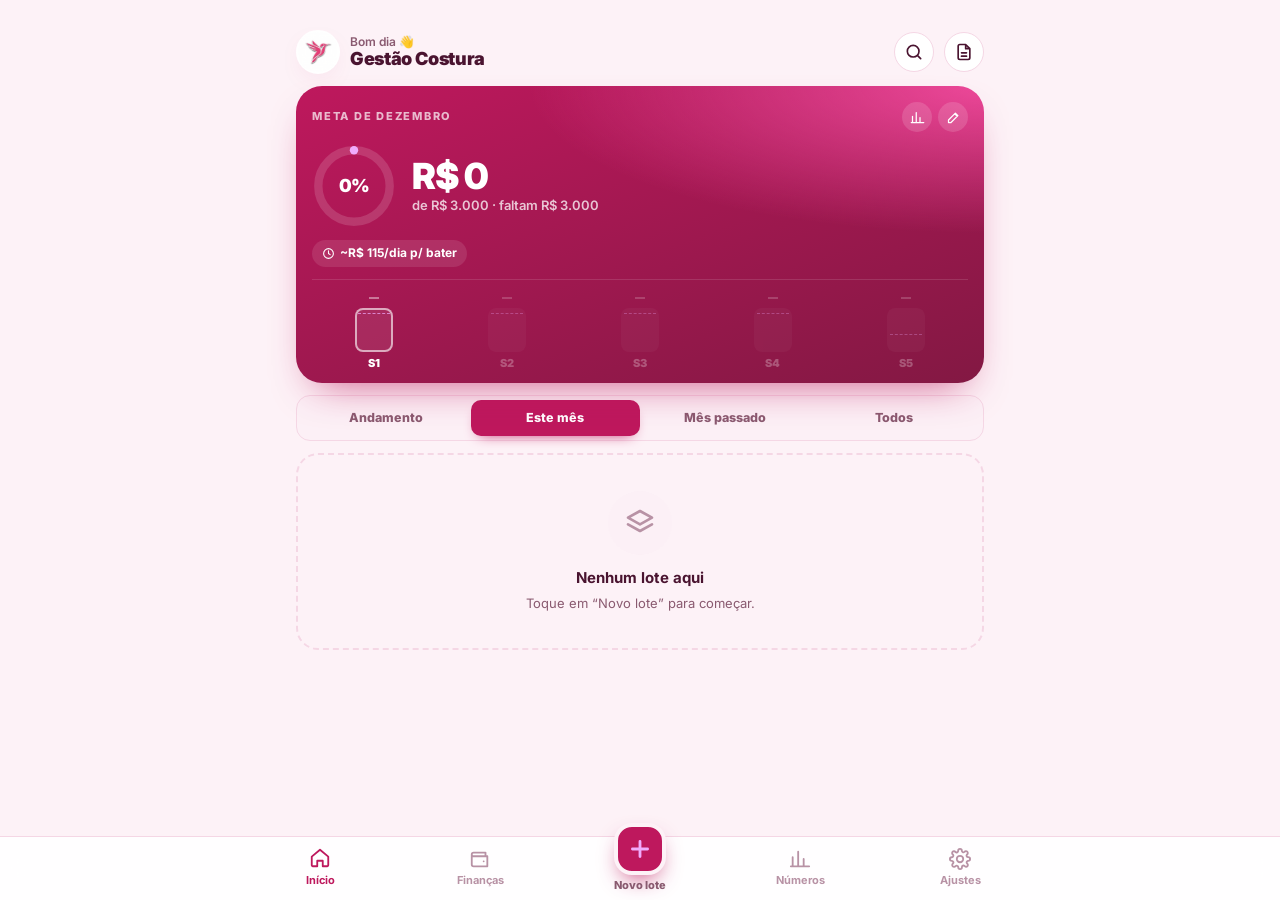
==== commit abfd51c4: "Paleta feminina, telas remodeladas e janela de novo lote mais acima - Nova paleta rosa-framboesa e l" ====
--- a/index.html
+++ b/index.html
@@ -5,7 +5,7 @@
   <meta name="viewport" content="width=device-width, initial-scale=1, viewport-fit=cover" />
   <title>Gestão Costura</title>
   <meta name="description" content="Controle de lotes de costura, pagamentos, despesas e faturamento." />
-  <meta name="theme-color" content="#1e3a8a" />
+  <meta name="theme-color" content="#be185d" />
   <meta name="mobile-web-app-capable" content="yes" />
   <meta name="apple-mobile-web-app-capable" content="yes" />
   <meta name="apple-mobile-web-app-status-bar-style" content="default" />
--- a/css/app.css
+++ b/css/app.css
@@ -4,19 +4,19 @@
    ========================================================== */
 
 :root {
-  --navy: #1e3a8a;
-  --navy-2: #1e40af;
-  --gold: #d97706;
-  --gold-soft: #fbbf24;
-  --gold-bg: #fef3c7;
-
-  --bg: #f4f6fb;
+  --navy: #be185d;
+  --navy-2: #db2777;
+  --gold: #a855f7;
+  --gold-soft: #f0abfc;
+  --gold-bg: #fae8ff;
+
+  --bg: #fdf2f7;
   --surface: #ffffff;
-  --surface-2: #f1f4f9;
-  --border: #e2e8f0;
-  --text: #13234f;
-  --text-2: #55607a;
-  --text-3: #8a94aa;
+  --surface-2: #fcf0f6;
+  --border: #f5d7e5;
+  --text: #4a1430;
+  --text-2: #8a5a70;
+  --text-3: #b892a5;
   --primary: var(--navy);
   --primary-text: #ffffff;
   --accent: var(--gold);
@@ -26,10 +26,10 @@
   --ok-bg: #ecfdf5;
   --warn: #b45309;
   --warn-bg: #fffbeb;
-  --info: #1d4ed8;
-  --info-bg: #eff6ff;
-  --shadow: 0 8px 28px -12px rgba(30, 58, 138, 0.22);
-  --shadow-lg: 0 24px 60px -20px rgba(15, 23, 42, 0.45);
+  --info: #7c3aed;
+  --info-bg: #f5f3ff;
+  --shadow: 0 8px 28px -12px rgba(190, 24, 93, 0.22);
+  --shadow-lg: 0 24px 60px -20px rgba(74, 20, 48, 0.45);
   --radius: 22px;
   --radius-s: 14px;
   --tabbar-h: 64px;
@@ -40,39 +40,39 @@
 
 @media (prefers-color-scheme: dark) {
   :root:not([data-theme='light']) {
-    --bg: #0b1120;
-    --surface: #131c2f;
-    --surface-2: #1b2640;
-    --border: #27324b;
-    --text: #e7ecf7;
-    --text-2: #a7b1c8;
-    --text-3: #6f7a93;
-    --primary: #3b63d8;
-    --gold-bg: #3a2a0c;
+    --bg: #1a0a13;
+    --surface: #261220;
+    --surface-2: #32182a;
+    --border: #4a2639;
+    --text: #fbeaf2;
+    --text-2: #d9aec3;
+    --text-3: #9e7489;
+    --primary: #ec4899;
+    --gold-bg: #3b1846;
     --danger-bg: #3a1414;
     --ok-bg: #0c2f24;
     --warn-bg: #36270b;
-    --info-bg: #13254a;
-    --info: #93b4ff;
+    --info-bg: #2e1a47;
+    --info: #c4b5fd;
     --shadow: 0 8px 28px -14px rgba(0, 0, 0, 0.6);
     color-scheme: dark;
   }
 }
 :root[data-theme='dark'] {
-  --bg: #0b1120;
-  --surface: #131c2f;
-  --surface-2: #1b2640;
-  --border: #27324b;
-  --text: #e7ecf7;
-  --text-2: #a7b1c8;
-  --text-3: #6f7a93;
-  --primary: #3b63d8;
-  --gold-bg: #3a2a0c;
+  --bg: #1a0a13;
+  --surface: #261220;
+  --surface-2: #32182a;
+  --border: #4a2639;
+  --text: #fbeaf2;
+  --text-2: #d9aec3;
+  --text-3: #9e7489;
+  --primary: #ec4899;
+  --gold-bg: #3b1846;
   --danger-bg: #3a1414;
   --ok-bg: #0c2f24;
   --warn-bg: #36270b;
-  --info-bg: #13254a;
-  --info: #93b4ff;
+  --info-bg: #2e1a47;
+  --info: #c4b5fd;
   --shadow: 0 8px 28px -14px rgba(0, 0, 0, 0.6);
   color-scheme: dark;
 }
@@ -210,7 +210,7 @@
 .meta-values strong { font-size: 38px; font-weight: 900; letter-spacing: -0.04em; line-height: 1; }
 .meta-values span { font-size: 17px; font-weight: 700; color: var(--text-3); }
 .progress { width: 100%; height: 14px; border-radius: 999px; background: var(--surface-2); border: 1px solid var(--border); overflow: hidden; display: flex; }
-.progress .fill { height: 100%; background: linear-gradient(90deg, var(--navy), #3b5bdb 60%, var(--gold)); border-radius: 999px; transition: width 0.8s cubic-bezier(.2,.8,.2,1); }
+.progress .fill { height: 100%; background: linear-gradient(90deg, var(--navy), #e0458b 60%, var(--gold)); border-radius: 999px; transition: width 0.8s cubic-bezier(.2,.8,.2,1); }
 .progress .fill.prod { background: repeating-linear-gradient(45deg, var(--gold-soft) 0 5px, color-mix(in srgb, var(--gold-soft) 55%, transparent) 5px 10px); border-radius: 0 999px 999px 0; }
 .meta-foot { display: flex; gap: 8px; flex-wrap: wrap; justify-content: center; }
 .meta-note { font-size: 12.5px; font-weight: 600; color: var(--text-2); }
@@ -226,8 +226,8 @@
 .alert.warn { background: var(--warn-bg); color: var(--warn); }
 .alert.info { background: var(--info-bg); color: var(--info); }
 .alert.muted { background: var(--surface); border-color: var(--border); color: var(--text-2); }
-:root[data-theme='dark'] .alert.info { color: #93b4ff; }
-@media (prefers-color-scheme: dark) { :root:not([data-theme='light']) .alert.info { color: #93b4ff; } }
+:root[data-theme='dark'] .alert.info { color: #c4b5fd; }
+@media (prefers-color-scheme: dark) { :root:not([data-theme='light']) .alert.info { color: #c4b5fd; } }
 
 /* ---------- semanas ---------- */
 .weeks { display: grid; grid-template-columns: repeat(auto-fit, minmax(56px, 1fr)); gap: 8px; }
@@ -297,7 +297,7 @@
 .badge-btn.due { background: var(--info-bg); color: var(--info); border-color: color-mix(in srgb, var(--info) 25%, transparent); }
 .finish-btn {
   display: inline-flex; align-items: center; gap: 5px; padding: 7px 13px; border-radius: 11px; border: 0;
-  background: var(--gold-soft); color: #1e293b; font-size: 12px; font-weight: 900; text-transform: uppercase; letter-spacing: 0.04em;
+  background: var(--gold-soft); color: #4a1430; font-size: 12px; font-weight: 900; text-transform: uppercase; letter-spacing: 0.04em;
   box-shadow: 0 8px 18px -10px var(--gold);
 }
 
@@ -309,7 +309,7 @@
 
 /* ---------- janelas ---------- */
 .overlay {
-  position: fixed; inset: 0; z-index: 60; background: rgba(15, 23, 42, 0.5);
+  position: fixed; inset: 0; z-index: 60; background: rgba(74, 20, 48, 0.5);
   backdrop-filter: blur(3px); -webkit-backdrop-filter: blur(3px);
   display: flex; align-items: flex-end; justify-content: center; animation: fade 0.2s ease;
 }
@@ -336,7 +336,7 @@
 
 .toast {
   position: fixed; left: 50%; top: calc(var(--safe-t) + 14px); transform: translateX(-50%); z-index: 120;
-  background: #0f172a; color: #fff; padding: 12px 18px; border-radius: 14px; font-size: 14px; font-weight: 700;
+  background: #4a1430; color: #fff; padding: 12px 18px; border-radius: 14px; font-size: 14px; font-weight: 700;
   box-shadow: var(--shadow-lg); animation: toastIn 0.25s ease; max-width: calc(100% - 32px); text-align: center;
 }
 .toast-error { background: var(--danger); }
@@ -423,10 +423,10 @@
 
 .total-box {
   border-radius: 22px; padding: 18px; text-align: center; color: #fff;
-  background: linear-gradient(135deg, var(--navy), #2c4fb8 60%, #b4650a);
+  background: linear-gradient(135deg, var(--navy), #db2777 60%, #a855f7);
   display: flex; flex-direction: column; gap: 2px; box-shadow: 0 16px 34px -18px var(--navy);
 }
-.total-box.conf { background: linear-gradient(135deg, #b45309, var(--gold) 55%, var(--gold-soft)); }
+.total-box.conf { background: linear-gradient(135deg, #7e22ce, var(--gold) 55%, var(--gold-soft)); }
 .total-box small { font-size: 11px; font-weight: 800; letter-spacing: 0.14em; text-transform: uppercase; opacity: 0.8; }
 .total-box strong { font-size: 34px; font-weight: 900; letter-spacing: -0.03em; }
 .total-box span { font-size: 12px; opacity: 0.85; font-weight: 600; }
@@ -559,49 +559,49 @@
 .paper-stage { position: relative; width: 100%; overflow: hidden; display: flex; justify-content: center; }
 .paper-scale { transform-origin: top center; position: absolute; top: 0; left: 50%; margin-left: -397px; }
 .report {
-  background: #ffffff; color: #0f1d44; padding: 56px 52px 48px; font-family: 'Inter', system-ui, sans-serif;
+  background: #ffffff; color: #4a1430; padding: 56px 52px 48px; font-family: 'Inter', system-ui, sans-serif;
   box-shadow: 0 20px 50px -20px rgba(0,0,0,.4); display: flex; flex-direction: column; gap: 28px;
   -webkit-font-smoothing: antialiased; font-variant-ligatures: none;
 }
-.r-head { display: flex; justify-content: space-between; align-items: flex-end; border-bottom: 3px solid #1e3a8a; padding-bottom: 18px; }
-.r-head h1 { font-size: 34px; font-weight: 900; letter-spacing: -0.03em; color: #1e3a8a; }
-.r-head p { margin-top: 6px; font-size: 14px; font-weight: 700; color: #475569; }
-.r-tag { background: #fbbf24; color: #1e3a8a; padding: 3px 10px; border-radius: 6px; font-size: 11px; font-weight: 900; text-transform: uppercase; letter-spacing: 0.1em; margin-right: 6px; }
+.r-head { display: flex; justify-content: space-between; align-items: flex-end; border-bottom: 3px solid #be185d; padding-bottom: 18px; }
+.r-head h1 { font-size: 34px; font-weight: 900; letter-spacing: -0.03em; color: #be185d; }
+.r-head p { margin-top: 6px; font-size: 14px; font-weight: 700; color: #8a5a70; }
+.r-tag { background: #f0abfc; color: #be185d; padding: 3px 10px; border-radius: 6px; font-size: 11px; font-weight: 900; text-transform: uppercase; letter-spacing: 0.1em; margin-right: 6px; }
 .r-meta { text-align: right; }
-.r-meta small { display: block; font-size: 10px; font-weight: 800; text-transform: uppercase; letter-spacing: 0.15em; color: #94a3b8; }
-.r-meta b { font-size: 16px; color: #1e3a8a; }
+.r-meta small { display: block; font-size: 10px; font-weight: 800; text-transform: uppercase; letter-spacing: 0.15em; color: #c49bb0; }
+.r-meta b { font-size: 16px; color: #be185d; }
 .r-kpis { display: grid; grid-template-columns: 1fr 1fr; gap: 18px; }
-.r-kpi { border-radius: 22px; padding: 22px; border: 2px solid #e2e8f0; text-align: center; display: flex; flex-direction: column; gap: 6px; }
-.r-kpi.dark { background: #1e3a8a; border-color: #1e3a8a; color: #fff; }
+.r-kpi { border-radius: 22px; padding: 22px; border: 2px solid #f5d7e5; text-align: center; display: flex; flex-direction: column; gap: 6px; }
+.r-kpi.dark { background: #be185d; border-color: #be185d; color: #fff; }
 .r-kpi small { font-size: 11px; font-weight: 900; text-transform: uppercase; letter-spacing: 0.2em; opacity: 0.7; }
 .r-kpi strong { font-size: 34px; font-weight: 900; letter-spacing: -0.03em; }
-.r-kpi.dark strong { color: #fbbf24; }
+.r-kpi.dark strong { color: #f0abfc; }
 .r-kpi strong em { font-size: 14px; font-style: normal; font-weight: 800; opacity: 0.6; }
 .r-break { display: flex; justify-content: center; gap: 18px; font-size: 12px; font-weight: 700; opacity: 0.85; border-top: 1px solid rgba(148,163,184,.35); padding-top: 10px; }
 .r-break b { margin-left: 4px; }
 .r-table { width: 100%; border-collapse: collapse; font-size: 12.5px; }
-.r-table th { background: #f1f5f9; color: #1e3a8a; font-size: 10px; font-weight: 900; text-transform: uppercase; letter-spacing: 0.1em; text-align: left; padding: 10px 8px; }
+.r-table th { background: #fdf2f8; color: #be185d; font-size: 10px; font-weight: 900; text-transform: uppercase; letter-spacing: 0.1em; text-align: left; padding: 10px 8px; }
 .r-table th:first-child { border-radius: 10px 0 0 10px; }
 .r-table th:last-child { border-radius: 0 10px 10px 0; }
-.r-table td { padding: 10px 8px; border-bottom: 1px solid #e2e8f0; vertical-align: middle; font-weight: 600; }
+.r-table td { padding: 10px 8px; border-bottom: 1px solid #f5d7e5; vertical-align: middle; font-weight: 600; }
 .r-table tr { page-break-inside: avoid; }
-.r-table td small { display: block; font-size: 10px; color: #64748b; font-weight: 700; text-transform: uppercase; letter-spacing: 0.06em; }
+.r-table td small { display: block; font-size: 10px; color: #9d6b84; font-weight: 700; text-transform: uppercase; letter-spacing: 0.06em; }
 .r-table td b { font-weight: 900; }
 .r-table .num { text-align: right; white-space: nowrap; }
-.r-table tfoot td { border-bottom: 0; border-top: 2px solid #1e3a8a; font-size: 13.5px; color: #1e3a8a; }
+.r-table tfoot td { border-bottom: 0; border-top: 2px solid #be185d; font-size: 13.5px; color: #be185d; }
 .r-sizes { display: inline-flex; gap: 3px; }
-.r-sizes i { font-style: normal; font-size: 10px; font-weight: 900; background: #f1f5f9; border-radius: 5px; padding: 2px 5px; }
+.r-sizes i { font-style: normal; font-size: 10px; font-weight: 900; background: #fdf2f8; border-radius: 5px; padding: 2px 5px; }
 .r-split { display: flex; flex-direction: column; font-size: 11.5px; }
 .r-note { font-size: 13px; color: #b45309; font-weight: 700; }
-.r-foot { margin-top: auto; text-align: center; padding-top: 22px; border-top: 1px solid #e2e8f0; }
-.r-foot p { font-size: 13px; font-style: italic; color: #475569; max-width: 520px; margin: 0 auto; }
-.r-foot cite { display: block; margin-top: 8px; font-size: 11px; font-weight: 900; font-style: normal; letter-spacing: 0.2em; text-transform: uppercase; color: #d97706; }
+.r-foot { margin-top: auto; text-align: center; padding-top: 22px; border-top: 1px solid #f5d7e5; }
+.r-foot p { font-size: 13px; font-style: italic; color: #8a5a70; max-width: 520px; margin: 0 auto; }
+.r-foot cite { display: block; margin-top: 8px; font-size: 11px; font-weight: 900; font-style: normal; letter-spacing: 0.2em; text-transform: uppercase; color: #a855f7; }
 
 /* ---------- abertura, erro, atualização ---------- */
-.splash { position: fixed; inset: 0; background: #1e3a8a; display: flex; flex-direction: column; align-items: center; justify-content: center; gap: 28px; }
+.splash { position: fixed; inset: 0; background: #be185d; display: flex; flex-direction: column; align-items: center; justify-content: center; gap: 28px; }
 .splash img { width: 84px; height: 84px; border-radius: 50%; background: #fff; padding: 4px; animation: pulse 1.6s ease-in-out infinite; }
 .splash-bar { width: 160px; height: 4px; border-radius: 999px; background: rgba(255,255,255,.2); overflow: hidden; }
-.splash-bar span { display: block; height: 100%; width: 40%; background: #d97706; border-radius: 999px; animation: load 1s ease-in-out infinite; }
+.splash-bar span { display: block; height: 100%; width: 40%; background: #a855f7; border-radius: 999px; animation: load 1s ease-in-out infinite; }
 .fatal { max-width: 420px; margin: 20vh auto; padding: 24px; text-align: center; display: flex; flex-direction: column; gap: 12px; }
 .update-bar { position: fixed; top: calc(10px + var(--safe-t)); left: 50%; transform: translateX(-50%); z-index: 130; border: 0; background: var(--gold); color: #fff; font-weight: 800; padding: 10px 16px; border-radius: 999px; box-shadow: var(--shadow-lg); font-size: 13px; white-space: nowrap; }
 
@@ -713,8 +713,8 @@
 
 .hero {
   position: relative; overflow: hidden; border-radius: 26px; padding: 16px 16px 12px; color: #fff;
-  background: radial-gradient(120% 90% at 100% 0%, #3557c9 0%, transparent 55%), linear-gradient(160deg, #1e3a8a, #172e6e);
-  box-shadow: 0 18px 40px -20px rgba(30, 58, 138, 0.8); display: flex; flex-direction: column; gap: 12px;
+  background: radial-gradient(120% 90% at 100% 0%, #ec4899 0%, transparent 55%), linear-gradient(160deg, #be185d, #831843);
+  box-shadow: 0 18px 40px -20px rgba(190, 24, 93, 0.8); display: flex; flex-direction: column; gap: 12px;
 }
 .hero-top { display: flex; align-items: center; justify-content: space-between; font-size: 11px; font-weight: 800; letter-spacing: 0.16em; text-transform: uppercase; color: rgba(255,255,255,.7); }
 .hero-btn { width: 30px; height: 30px; border-radius: 50%; border: 0; background: rgba(255,255,255,.14); color: #fff; display: grid; place-items: center; }
@@ -725,7 +725,7 @@
 .ring circle { fill: none; stroke-width: 8; stroke-linecap: round; }
 .ring-bg { stroke: rgba(255,255,255,.14); }
 .ring-fill { stroke: var(--gold-soft); transition: stroke-dasharray 0.8s cubic-bezier(.2,.8,.2,1); }
-.ring-prod { stroke: rgba(251,191,36,.35); stroke-linecap: butt !important; }
+.ring-prod { stroke: rgba(240,171,252,.35); stroke-linecap: butt !important; }
 .ring b { position: absolute; inset: 0; display: grid; place-items: center; font-size: 18px; font-weight: 900; letter-spacing: -0.03em; }
 .hero-values { display: flex; flex-direction: column; gap: 2px; min-width: 0; }
 .hero-values strong { font-size: 36px; font-weight: 900; letter-spacing: -0.04em; line-height: 1; }
@@ -738,7 +738,7 @@
 .hw small { font-size: 10px; font-weight: 700; color: rgba(255,255,255,.7); white-space: nowrap; }
 .hw-track { position: relative; width: 100%; max-width: 38px; height: 44px; border-radius: 8px; background: rgba(255,255,255,.08); overflow: hidden; }
 .hw-bar { position: absolute; left: 0; right: 0; bottom: 0; background: rgba(255,255,255,.55); border-radius: 8px 8px 0 0; transition: height 0.6s ease; }
-.hw-goal { position: absolute; left: 3px; right: 3px; height: 0; border-top: 1.5px dashed rgba(251,191,36,.7); }
+.hw-goal { position: absolute; left: 3px; right: 3px; height: 0; border-top: 1.5px dashed rgba(240,171,252,.7); }
 .hw b { font-size: 11px; font-weight: 900; color: rgba(255,255,255,.6); }
 .hw.hit .hw-bar { background: var(--gold-soft); }
 .hw.current .hw-track { box-shadow: inset 0 0 0 2px rgba(255,255,255,.6); }
@@ -786,13 +786,13 @@
 .tag-btn { display: inline-flex; align-items: center; gap: 4px; padding: 4px 9px; border-radius: 8px; border: 0; font-size: 11px; font-weight: 800; }
 .tag-btn.paid { background: var(--ok-bg); color: var(--ok); }
 .tag-btn.due { background: var(--info-bg); color: var(--info); }
-.tag-btn.finish { background: var(--gold-soft); color: #1e293b; text-transform: uppercase; letter-spacing: 0.04em; }
+.tag-btn.finish { background: var(--gold-soft); color: #4a1430; text-transform: uppercase; letter-spacing: 0.04em; }
 
 .fab {
   position: fixed; z-index: 45; right: max(16px, calc(50% - 344px)); bottom: calc(var(--tabbar-h) + var(--safe-b) + 14px);
   display: inline-flex; align-items: center; gap: 8px; height: 54px; padding: 0 20px 0 16px; border: 0; border-radius: 18px;
   background: var(--navy); color: #fff; font-size: 15px; font-weight: 900; letter-spacing: 0.01em;
-  box-shadow: 0 14px 30px -10px rgba(30, 58, 138, 0.7), 0 0 0 1px rgba(255,255,255,.06) inset;
+  box-shadow: 0 14px 30px -10px rgba(190, 24, 93, 0.7), 0 0 0 1px rgba(255,255,255,.06) inset;
 }
 .fab .icon { color: var(--gold-soft); }
 .fab:active { transform: scale(0.96); }
@@ -806,7 +806,7 @@
 .tab-new span {
   width: 52px; height: 52px; margin-top: -26px; border-radius: 18px; display: grid; place-items: center;
   background: var(--navy); color: var(--gold-soft); border: 4px solid var(--bg);
-  box-shadow: 0 10px 22px -8px rgba(30, 58, 138, 0.8); transition: transform 0.15s;
+  box-shadow: 0 10px 22px -8px rgba(190, 24, 93, 0.8); transition: transform 0.15s;
 }
 .tab-new:active span { transform: scale(0.92); }
 .tab-new small { font-size: 11px; }
@@ -907,3 +907,13 @@
 .dz-cat small { font-size: 11px; font-weight: 800; color: var(--text-2); }
 .dz-cat.on { border-color: var(--gold); background: color-mix(in srgb, var(--gold) 12%, var(--surface)); }
 .dz-cat.on small { color: var(--text); }
+
+/* Interruptores na cor da marca */
+.toggle-row.on .switch, .lf-extra.on .switch { background: var(--navy); }
+.lf-extra.on { border-color: color-mix(in srgb, var(--navy) 40%, transparent); }
+
+/* Janela flutuante (escolha do tipo do lote): abre mais para cima, longe do rodapé */
+.overlay.float, .overlay.float:not(.center) { align-items: flex-start; padding: calc(var(--safe-t) + 12vh) 16px 16px; }
+.sheet.float { max-width: 460px; border-radius: 28px; animation: floatIn 0.28s cubic-bezier(.2,.8,.2,1); }
+@media (min-width: 700px) { .overlay.float:not(.center) { padding-top: 14vh; } }
+@keyframes floatIn { from { transform: translateY(-16px) scale(0.97); opacity: 0; } to { transform: none; opacity: 1; } }
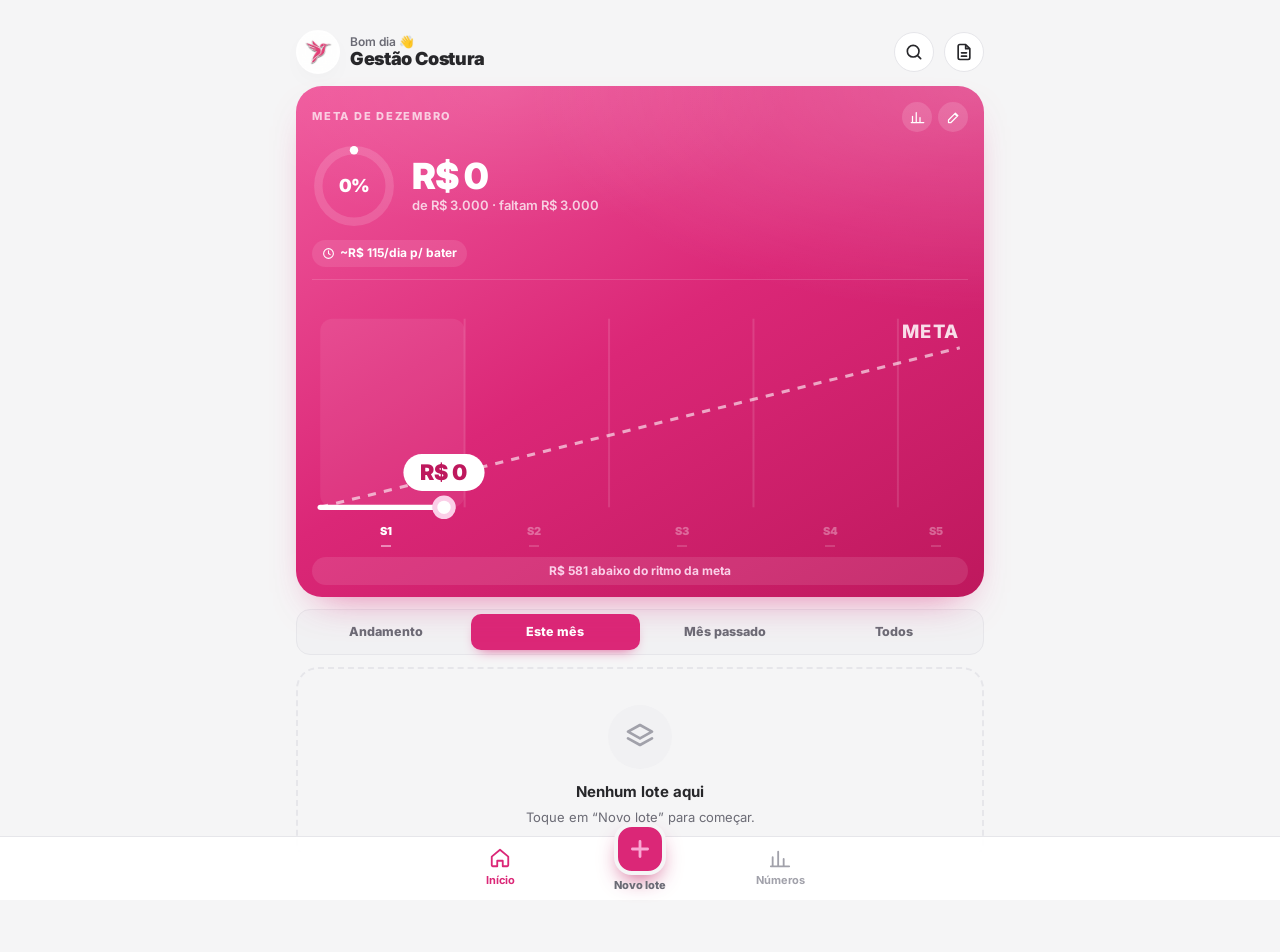
==== commit 3bd223be: "Layout mais enxuto, paleta rosa/branco/cinza e ajustes de uso - Paleta: rosa como destaque, branco e" ====
--- a/index.html
+++ b/index.html
@@ -5,7 +5,7 @@
   <meta name="viewport" content="width=device-width, initial-scale=1, viewport-fit=cover" />
   <title>Gestão Costura</title>
   <meta name="description" content="Controle de lotes de costura, pagamentos, despesas e faturamento." />
-  <meta name="theme-color" content="#be185d" />
+  <meta name="theme-color" content="#db2777" />
   <meta name="mobile-web-app-capable" content="yes" />
   <meta name="apple-mobile-web-app-capable" content="yes" />
   <meta name="apple-mobile-web-app-status-bar-style" content="default" />
--- a/css/app.css
+++ b/css/app.css
@@ -6,17 +6,17 @@
 :root {
   --navy: #be185d;
   --navy-2: #db2777;
-  --gold: #a855f7;
-  --gold-soft: #f0abfc;
-  --gold-bg: #fae8ff;
-
-  --bg: #fdf2f7;
+  --gold: #ec4899;
+  --gold-soft: #f9a8d4;
+  --gold-bg: #fce7f3;
+
+  --bg: #f5f5f6;
   --surface: #ffffff;
-  --surface-2: #fcf0f6;
-  --border: #f5d7e5;
-  --text: #4a1430;
-  --text-2: #8a5a70;
-  --text-3: #b892a5;
+  --surface-2: #f1f1f3;
+  --border: #e6e6ea;
+  --text: #27272a;
+  --text-2: #6b6b75;
+  --text-3: #a1a1aa;
   --primary: var(--navy);
   --primary-text: #ffffff;
   --accent: var(--gold);
@@ -26,10 +26,10 @@
   --ok-bg: #ecfdf5;
   --warn: #b45309;
   --warn-bg: #fffbeb;
-  --info: #7c3aed;
-  --info-bg: #f5f3ff;
-  --shadow: 0 8px 28px -12px rgba(190, 24, 93, 0.22);
-  --shadow-lg: 0 24px 60px -20px rgba(74, 20, 48, 0.45);
+  --info: #52525b;
+  --info-bg: #f4f4f5;
+  --shadow: 0 8px 28px -12px rgba(24, 24, 27, 0.10);
+  --shadow-lg: 0 24px 60px -20px rgba(24, 24, 27, 0.45);
   --radius: 22px;
   --radius-s: 14px;
   --tabbar-h: 64px;
@@ -40,39 +40,39 @@
 
 @media (prefers-color-scheme: dark) {
   :root:not([data-theme='light']) {
-    --bg: #1a0a13;
-    --surface: #261220;
-    --surface-2: #32182a;
-    --border: #4a2639;
-    --text: #fbeaf2;
-    --text-2: #d9aec3;
-    --text-3: #9e7489;
+    --bg: #121214;
+    --surface: #1c1c20;
+    --surface-2: #26262b;
+    --border: #36363d;
+    --text: #f4f4f5;
+    --text-2: #b4b4bc;
+    --text-3: #7a7a84;
     --primary: #ec4899;
-    --gold-bg: #3b1846;
+    --gold-bg: #3a1c2b;
     --danger-bg: #3a1414;
     --ok-bg: #0c2f24;
     --warn-bg: #36270b;
-    --info-bg: #2e1a47;
-    --info: #c4b5fd;
+    --info-bg: #27272a;
+    --info: #d4d4d8;
     --shadow: 0 8px 28px -14px rgba(0, 0, 0, 0.6);
     color-scheme: dark;
   }
 }
 :root[data-theme='dark'] {
-  --bg: #1a0a13;
-  --surface: #261220;
-  --surface-2: #32182a;
-  --border: #4a2639;
-  --text: #fbeaf2;
-  --text-2: #d9aec3;
-  --text-3: #9e7489;
+  --bg: #121214;
+  --surface: #1c1c20;
+  --surface-2: #26262b;
+  --border: #36363d;
+  --text: #f4f4f5;
+  --text-2: #b4b4bc;
+  --text-3: #7a7a84;
   --primary: #ec4899;
-  --gold-bg: #3b1846;
+  --gold-bg: #3a1c2b;
   --danger-bg: #3a1414;
   --ok-bg: #0c2f24;
   --warn-bg: #36270b;
-  --info-bg: #2e1a47;
-  --info: #c4b5fd;
+  --info-bg: #27272a;
+  --info: #d4d4d8;
   --shadow: 0 8px 28px -14px rgba(0, 0, 0, 0.6);
   color-scheme: dark;
 }
@@ -226,8 +226,8 @@
 .alert.warn { background: var(--warn-bg); color: var(--warn); }
 .alert.info { background: var(--info-bg); color: var(--info); }
 .alert.muted { background: var(--surface); border-color: var(--border); color: var(--text-2); }
-:root[data-theme='dark'] .alert.info { color: #c4b5fd; }
-@media (prefers-color-scheme: dark) { :root:not([data-theme='light']) .alert.info { color: #c4b5fd; } }
+:root[data-theme='dark'] .alert.info { color: #d4d4d8; }
+@media (prefers-color-scheme: dark) { :root:not([data-theme='light']) .alert.info { color: #d4d4d8; } }
 
 /* ---------- semanas ---------- */
 .weeks { display: grid; grid-template-columns: repeat(auto-fit, minmax(56px, 1fr)); gap: 8px; }
@@ -297,7 +297,7 @@
 .badge-btn.due { background: var(--info-bg); color: var(--info); border-color: color-mix(in srgb, var(--info) 25%, transparent); }
 .finish-btn {
   display: inline-flex; align-items: center; gap: 5px; padding: 7px 13px; border-radius: 11px; border: 0;
-  background: var(--gold-soft); color: #4a1430; font-size: 12px; font-weight: 900; text-transform: uppercase; letter-spacing: 0.04em;
+  background: var(--gold-soft); color: #27272a; font-size: 12px; font-weight: 900; text-transform: uppercase; letter-spacing: 0.04em;
   box-shadow: 0 8px 18px -10px var(--gold);
 }
 
@@ -309,7 +309,7 @@
 
 /* ---------- janelas ---------- */
 .overlay {
-  position: fixed; inset: 0; z-index: 60; background: rgba(74, 20, 48, 0.5);
+  position: fixed; inset: 0; z-index: 60; background: rgba(24, 24, 27, 0.5);
   backdrop-filter: blur(3px); -webkit-backdrop-filter: blur(3px);
   display: flex; align-items: flex-end; justify-content: center; animation: fade 0.2s ease;
 }
@@ -336,7 +336,7 @@
 
 .toast {
   position: fixed; left: 50%; top: calc(var(--safe-t) + 14px); transform: translateX(-50%); z-index: 120;
-  background: #4a1430; color: #fff; padding: 12px 18px; border-radius: 14px; font-size: 14px; font-weight: 700;
+  background: #27272a; color: #fff; padding: 12px 18px; border-radius: 14px; font-size: 14px; font-weight: 700;
   box-shadow: var(--shadow-lg); animation: toastIn 0.25s ease; max-width: calc(100% - 32px); text-align: center;
 }
 .toast-error { background: var(--danger); }
@@ -423,10 +423,10 @@
 
 .total-box {
   border-radius: 22px; padding: 18px; text-align: center; color: #fff;
-  background: linear-gradient(135deg, var(--navy), #db2777 60%, #a855f7);
+  background: linear-gradient(135deg, var(--navy), #db2777 60%, #ec4899);
   display: flex; flex-direction: column; gap: 2px; box-shadow: 0 16px 34px -18px var(--navy);
 }
-.total-box.conf { background: linear-gradient(135deg, #7e22ce, var(--gold) 55%, var(--gold-soft)); }
+.total-box.conf { background: linear-gradient(135deg, #be185d, var(--gold) 55%, var(--gold-soft)); }
 .total-box small { font-size: 11px; font-weight: 800; letter-spacing: 0.14em; text-transform: uppercase; opacity: 0.8; }
 .total-box strong { font-size: 34px; font-weight: 900; letter-spacing: -0.03em; }
 .total-box span { font-size: 12px; opacity: 0.85; font-weight: 600; }
@@ -559,49 +559,49 @@
 .paper-stage { position: relative; width: 100%; overflow: hidden; display: flex; justify-content: center; }
 .paper-scale { transform-origin: top center; position: absolute; top: 0; left: 50%; margin-left: -397px; }
 .report {
-  background: #ffffff; color: #4a1430; padding: 56px 52px 48px; font-family: 'Inter', system-ui, sans-serif;
+  background: #ffffff; color: #27272a; padding: 56px 52px 48px; font-family: 'Inter', system-ui, sans-serif;
   box-shadow: 0 20px 50px -20px rgba(0,0,0,.4); display: flex; flex-direction: column; gap: 28px;
   -webkit-font-smoothing: antialiased; font-variant-ligatures: none;
 }
 .r-head { display: flex; justify-content: space-between; align-items: flex-end; border-bottom: 3px solid #be185d; padding-bottom: 18px; }
 .r-head h1 { font-size: 34px; font-weight: 900; letter-spacing: -0.03em; color: #be185d; }
-.r-head p { margin-top: 6px; font-size: 14px; font-weight: 700; color: #8a5a70; }
-.r-tag { background: #f0abfc; color: #be185d; padding: 3px 10px; border-radius: 6px; font-size: 11px; font-weight: 900; text-transform: uppercase; letter-spacing: 0.1em; margin-right: 6px; }
+.r-head p { margin-top: 6px; font-size: 14px; font-weight: 700; color: #6b6b75; }
+.r-tag { background: #f9a8d4; color: #be185d; padding: 3px 10px; border-radius: 6px; font-size: 11px; font-weight: 900; text-transform: uppercase; letter-spacing: 0.1em; margin-right: 6px; }
 .r-meta { text-align: right; }
-.r-meta small { display: block; font-size: 10px; font-weight: 800; text-transform: uppercase; letter-spacing: 0.15em; color: #c49bb0; }
+.r-meta small { display: block; font-size: 10px; font-weight: 800; text-transform: uppercase; letter-spacing: 0.15em; color: #a1a1aa; }
 .r-meta b { font-size: 16px; color: #be185d; }
 .r-kpis { display: grid; grid-template-columns: 1fr 1fr; gap: 18px; }
-.r-kpi { border-radius: 22px; padding: 22px; border: 2px solid #f5d7e5; text-align: center; display: flex; flex-direction: column; gap: 6px; }
+.r-kpi { border-radius: 22px; padding: 22px; border: 2px solid #e6e6ea; text-align: center; display: flex; flex-direction: column; gap: 6px; }
 .r-kpi.dark { background: #be185d; border-color: #be185d; color: #fff; }
 .r-kpi small { font-size: 11px; font-weight: 900; text-transform: uppercase; letter-spacing: 0.2em; opacity: 0.7; }
 .r-kpi strong { font-size: 34px; font-weight: 900; letter-spacing: -0.03em; }
-.r-kpi.dark strong { color: #f0abfc; }
+.r-kpi.dark strong { color: #f9a8d4; }
 .r-kpi strong em { font-size: 14px; font-style: normal; font-weight: 800; opacity: 0.6; }
 .r-break { display: flex; justify-content: center; gap: 18px; font-size: 12px; font-weight: 700; opacity: 0.85; border-top: 1px solid rgba(148,163,184,.35); padding-top: 10px; }
 .r-break b { margin-left: 4px; }
 .r-table { width: 100%; border-collapse: collapse; font-size: 12.5px; }
-.r-table th { background: #fdf2f8; color: #be185d; font-size: 10px; font-weight: 900; text-transform: uppercase; letter-spacing: 0.1em; text-align: left; padding: 10px 8px; }
+.r-table th { background: #f4f4f5; color: #be185d; font-size: 10px; font-weight: 900; text-transform: uppercase; letter-spacing: 0.1em; text-align: left; padding: 10px 8px; }
 .r-table th:first-child { border-radius: 10px 0 0 10px; }
 .r-table th:last-child { border-radius: 0 10px 10px 0; }
-.r-table td { padding: 10px 8px; border-bottom: 1px solid #f5d7e5; vertical-align: middle; font-weight: 600; }
+.r-table td { padding: 10px 8px; border-bottom: 1px solid #e6e6ea; vertical-align: middle; font-weight: 600; }
 .r-table tr { page-break-inside: avoid; }
-.r-table td small { display: block; font-size: 10px; color: #9d6b84; font-weight: 700; text-transform: uppercase; letter-spacing: 0.06em; }
+.r-table td small { display: block; font-size: 10px; color: #71717a; font-weight: 700; text-transform: uppercase; letter-spacing: 0.06em; }
 .r-table td b { font-weight: 900; }
 .r-table .num { text-align: right; white-space: nowrap; }
 .r-table tfoot td { border-bottom: 0; border-top: 2px solid #be185d; font-size: 13.5px; color: #be185d; }
 .r-sizes { display: inline-flex; gap: 3px; }
-.r-sizes i { font-style: normal; font-size: 10px; font-weight: 900; background: #fdf2f8; border-radius: 5px; padding: 2px 5px; }
+.r-sizes i { font-style: normal; font-size: 10px; font-weight: 900; background: #f4f4f5; border-radius: 5px; padding: 2px 5px; }
 .r-split { display: flex; flex-direction: column; font-size: 11.5px; }
 .r-note { font-size: 13px; color: #b45309; font-weight: 700; }
-.r-foot { margin-top: auto; text-align: center; padding-top: 22px; border-top: 1px solid #f5d7e5; }
-.r-foot p { font-size: 13px; font-style: italic; color: #8a5a70; max-width: 520px; margin: 0 auto; }
-.r-foot cite { display: block; margin-top: 8px; font-size: 11px; font-weight: 900; font-style: normal; letter-spacing: 0.2em; text-transform: uppercase; color: #a855f7; }
+.r-foot { margin-top: auto; text-align: center; padding-top: 22px; border-top: 1px solid #e6e6ea; }
+.r-foot p { font-size: 13px; font-style: italic; color: #6b6b75; max-width: 520px; margin: 0 auto; }
+.r-foot cite { display: block; margin-top: 8px; font-size: 11px; font-weight: 900; font-style: normal; letter-spacing: 0.2em; text-transform: uppercase; color: #ec4899; }
 
 /* ---------- abertura, erro, atualização ---------- */
 .splash { position: fixed; inset: 0; background: #be185d; display: flex; flex-direction: column; align-items: center; justify-content: center; gap: 28px; }
 .splash img { width: 84px; height: 84px; border-radius: 50%; background: #fff; padding: 4px; animation: pulse 1.6s ease-in-out infinite; }
 .splash-bar { width: 160px; height: 4px; border-radius: 999px; background: rgba(255,255,255,.2); overflow: hidden; }
-.splash-bar span { display: block; height: 100%; width: 40%; background: #a855f7; border-radius: 999px; animation: load 1s ease-in-out infinite; }
+.splash-bar span { display: block; height: 100%; width: 40%; background: #ec4899; border-radius: 999px; animation: load 1s ease-in-out infinite; }
 .fatal { max-width: 420px; margin: 20vh auto; padding: 24px; text-align: center; display: flex; flex-direction: column; gap: 12px; }
 .update-bar { position: fixed; top: calc(10px + var(--safe-t)); left: 50%; transform: translateX(-50%); z-index: 130; border: 0; background: var(--gold); color: #fff; font-weight: 800; padding: 10px 16px; border-radius: 999px; box-shadow: var(--shadow-lg); font-size: 13px; white-space: nowrap; }
 
@@ -725,7 +725,7 @@
 .ring circle { fill: none; stroke-width: 8; stroke-linecap: round; }
 .ring-bg { stroke: rgba(255,255,255,.14); }
 .ring-fill { stroke: var(--gold-soft); transition: stroke-dasharray 0.8s cubic-bezier(.2,.8,.2,1); }
-.ring-prod { stroke: rgba(240,171,252,.35); stroke-linecap: butt !important; }
+.ring-prod { stroke: rgba(249,168,212,.35); stroke-linecap: butt !important; }
 .ring b { position: absolute; inset: 0; display: grid; place-items: center; font-size: 18px; font-weight: 900; letter-spacing: -0.03em; }
 .hero-values { display: flex; flex-direction: column; gap: 2px; min-width: 0; }
 .hero-values strong { font-size: 36px; font-weight: 900; letter-spacing: -0.04em; line-height: 1; }
@@ -738,7 +738,7 @@
 .hw small { font-size: 10px; font-weight: 700; color: rgba(255,255,255,.7); white-space: nowrap; }
 .hw-track { position: relative; width: 100%; max-width: 38px; height: 44px; border-radius: 8px; background: rgba(255,255,255,.08); overflow: hidden; }
 .hw-bar { position: absolute; left: 0; right: 0; bottom: 0; background: rgba(255,255,255,.55); border-radius: 8px 8px 0 0; transition: height 0.6s ease; }
-.hw-goal { position: absolute; left: 3px; right: 3px; height: 0; border-top: 1.5px dashed rgba(240,171,252,.7); }
+.hw-goal { position: absolute; left: 3px; right: 3px; height: 0; border-top: 1.5px dashed rgba(249,168,212,.7); }
 .hw b { font-size: 11px; font-weight: 900; color: rgba(255,255,255,.6); }
 .hw.hit .hw-bar { background: var(--gold-soft); }
 .hw.current .hw-track { box-shadow: inset 0 0 0 2px rgba(255,255,255,.6); }
@@ -786,7 +786,7 @@
 .tag-btn { display: inline-flex; align-items: center; gap: 4px; padding: 4px 9px; border-radius: 8px; border: 0; font-size: 11px; font-weight: 800; }
 .tag-btn.paid { background: var(--ok-bg); color: var(--ok); }
 .tag-btn.due { background: var(--info-bg); color: var(--info); }
-.tag-btn.finish { background: var(--gold-soft); color: #4a1430; text-transform: uppercase; letter-spacing: 0.04em; }
+.tag-btn.finish { background: var(--gold-soft); color: #27272a; text-transform: uppercase; letter-spacing: 0.04em; }
 
 .fab {
   position: fixed; z-index: 45; right: max(16px, calc(50% - 344px)); bottom: calc(var(--tabbar-h) + var(--safe-b) + 14px);
@@ -917,3 +917,213 @@
 .sheet.float { max-width: 460px; border-radius: 28px; animation: floatIn 0.28s cubic-bezier(.2,.8,.2,1); }
 @media (min-width: 700px) { .overlay.float:not(.center) { padding-top: 14vh; } }
 @keyframes floatIn { from { transform: translateY(-16px) scale(0.97); opacity: 0; } to { transform: none; opacity: 1; } }
+
+/* ---------- Cartão principal: rosa mais sofisticado ---------- */
+.hero {
+  background:
+    radial-gradient(110% 80% at 100% 0%, rgba(244, 114, 182, 0.55) 0%, transparent 55%),
+    radial-gradient(90% 70% at 0% 100%, rgba(255, 255, 255, 0.10) 0%, transparent 60%),
+    linear-gradient(155deg, #db2777 0%, #be185d 45%, #9d174d 100%);
+  box-shadow: 0 20px 44px -22px rgba(219, 39, 119, 0.55), inset 0 1px 0 rgba(255, 255, 255, 0.12);
+}
+.hero::after {
+  content: ''; position: absolute; inset: 0; pointer-events: none; border-radius: inherit;
+  background: radial-gradient(60% 40% at 30% 0%, rgba(255, 255, 255, 0.10), transparent 70%);
+}
+.hero > * { position: relative; z-index: 1; }
+.ring-fill { stroke: #fbcfe8; }
+.ring-prod { stroke: rgba(251, 207, 232, 0.35); }
+
+/* ---------- Gráfico do mês ---------- */
+.mchart { display: flex; flex-direction: column; gap: 6px; padding-top: 10px; border-top: 1px solid rgba(255,255,255,.14); }
+.mchart svg { width: 100%; height: auto; display: block; overflow: visible; }
+.mc-sep { stroke: rgba(255,255,255,.12); stroke-width: 1; }
+.mc-now { fill: rgba(255,255,255,.07); }
+.mc-ideal { stroke: rgba(251, 207, 232, 0.75); stroke-width: 1.5; stroke-dasharray: 4 4; }
+.mc-meta { font-size: 9px; font-weight: 800; fill: rgba(251, 207, 232, 0.9); letter-spacing: 0.08em; text-transform: uppercase; }
+.mc-area { fill: url(#mcFill); }
+.mc-line { fill: none; stroke: #fff; stroke-width: 2.6; stroke-linecap: round; stroke-linejoin: round; }
+.mc-dot { fill: #f9a8d4; stroke: #fff; stroke-width: 2.5; }
+.mc-dot.ok { fill: #86efac; }
+.mc-bubble rect { fill: #fff; }
+.mc-bubble text { font-size: 10.5px; font-weight: 900; fill: #be185d; }
+.mc-weeks { display: grid; gap: 0; }
+.mc-week { display: flex; flex-direction: column; align-items: center; line-height: 1.2; min-width: 0; }
+.mc-week b { font-size: 11px; font-weight: 900; color: rgba(255,255,255,.65); }
+.mc-week small { font-size: 10px; font-weight: 700; color: rgba(255,255,255,.55); white-space: nowrap; overflow: hidden; text-overflow: ellipsis; max-width: 100%; }
+.mc-week.current b { color: #fff; }
+.mc-week.current small { color: #fbcfe8; }
+.mc-week.future { opacity: 0.5; }
+.mc-pace { font-size: 12px; font-weight: 700; text-align: center; padding: 6px 10px; border-radius: 999px; background: rgba(255,255,255,.1); }
+.mc-pace.ok { color: #bbf7d0; }
+.mc-pace.low { color: #fbcfe8; }
+
+/* Soma no cartão: entregue + em produção = total */
+.hero-sum { display: grid; grid-template-columns: 1fr auto 1fr auto 1.15fr; align-items: center; gap: 6px; padding: 10px 12px; border-radius: 16px; background: rgba(255,255,255,.1); }
+.hero-sum > div { display: flex; flex-direction: column; min-width: 0; line-height: 1.2; }
+.hero-sum small { display: flex; align-items: center; gap: 4px; font-size: 9.5px; font-weight: 800; text-transform: uppercase; letter-spacing: 0.08em; color: rgba(255,255,255,.65); white-space: nowrap; }
+.hero-sum small .dot { margin: 0; width: 7px; height: 7px; }
+.hero-sum b { font-size: 16px; font-weight: 900; letter-spacing: -0.02em; white-space: nowrap; }
+.hero-sum > i { font-style: normal; font-size: 16px; font-weight: 900; color: rgba(255,255,255,.45); }
+.hero-sum .total { padding: 6px 10px; margin: -6px -6px -6px 0; border-radius: 12px; background: rgba(255,255,255,.95); }
+.hero-sum .total small { color: #db2777; }
+.hero-sum .total b { color: #9d174d; font-size: 17px; }
+.hero-sum .total span { font-size: 10px; font-weight: 800; color: #db2777; }
+
+/* Foto do lote em tela cheia */
+.lrow-thumb.has-photo { cursor: zoom-in; box-shadow: 0 0 0 2px var(--gold-soft); }
+.photo-view { background: rgba(12, 12, 14, 0.92); flex-direction: column; }
+.photo-view figure { margin: 0; display: flex; flex-direction: column; align-items: center; gap: 12px; max-width: 100%; }
+.photo-view img { max-width: min(92vw, 720px); max-height: 78vh; object-fit: contain; border-radius: 18px; box-shadow: 0 30px 60px -20px rgba(0,0,0,.7); animation: pop 0.2s ease-out; }
+.photo-view figcaption { color: #fff; font-size: 15px; font-weight: 600; }
+.photo-view figcaption b { font-weight: 900; }
+.photo-close { position: fixed; top: calc(var(--safe-t) + 14px); right: 14px; background: rgba(255,255,255,.12); border-color: transparent; color: #fff; }
+
+/* Ações do lote sem o Duplicar: botões dividem a linha */
+.lf-actions { display: flex; flex-wrap: wrap; }
+.lf-actions .btn { flex: 1 1 0; }
+.lf-actions .btn.wide { flex-basis: 100%; }
+
+/* Botão de datas recolhidas */
+.lf-dates-toggle {
+  display: flex; align-items: center; gap: 10px; width: 100%; padding: 12px 14px; border-radius: 16px;
+  border: 1px solid var(--border); background: var(--surface); color: var(--text-2); font-size: 13.5px; font-weight: 600; text-align: left;
+}
+.lf-dates-toggle span { flex: 1; }
+.lf-dates-toggle b { color: var(--text); font-weight: 800; }
+.lf-dates-toggle .icon:first-child { color: var(--gold); }
+.lf-dates-toggle.open { border-color: var(--gold-soft); }
+
+/* ---------- Paleta final: rosa + branco + cinza ---------- */
+:root { --navy: #db2777; --navy-2: #ec4899; --gold: #ec4899; --gold-soft: #f9a8d4; --gold-bg: #fce7f3; }
+.hero {
+  background:
+    radial-gradient(120% 80% at 100% 0%, rgba(255, 255, 255, 0.22) 0%, transparent 55%),
+    linear-gradient(150deg, #f05a9d 0%, #db2777 50%, #be185d 100%);
+  box-shadow: 0 18px 40px -22px rgba(219, 39, 119, 0.7);
+}
+.ring-fill { stroke: #fff; }
+.ring-prod { stroke: rgba(255, 255, 255, 0.35); }
+.mc-dot { fill: #fff; stroke: #fbcfe8; }
+.mc-ideal { stroke: rgba(255, 255, 255, 0.6); }
+.mc-meta { fill: rgba(255, 255, 255, 0.85); }
+.tag-btn.finish { background: #fce7f3; color: #be185d; }
+:root[data-theme='dark'] .tag-btn.finish { background: #3a1c2b; color: #f9a8d4; }
+@media (prefers-color-scheme: dark) { :root:not([data-theme='light']) .tag-btn.finish { background: #3a1c2b; color: #f9a8d4; } }
+.lrow::before { background: #f9a8d4; }
+.lrow.fin::before { background: #a1a1aa; }
+.lrow-thumb { background: #fce7f3; color: #db2777; }
+.lrow.fin .lrow-thumb { background: var(--surface-2); color: var(--text-2); }
+:root[data-theme='dark'] .lrow-thumb { background: #3a1c2b; color: #f9a8d4; }
+@media (prefers-color-scheme: dark) { :root:not([data-theme='light']) .lrow-thumb { background: #3a1c2b; color: #f9a8d4; } }
+:root[data-theme='dark'] .lrow.fin .lrow-thumb { background: var(--surface-2); color: var(--text-2); }
+@media (prefers-color-scheme: dark) { :root:not([data-theme='light']) .lrow.fin .lrow-thumb { background: var(--surface-2); color: var(--text-2); } }
+.total-box { background: linear-gradient(150deg, #f05a9d, #db2777 55%, #be185d); box-shadow: 0 16px 34px -18px #db2777; }
+.total-box.conf { background: linear-gradient(150deg, #52525b, #3f3f46); }
+.btn.accent { background: #db2777; box-shadow: 0 10px 24px -12px #db2777; }
+.btn.accent-soft { background: #fce7f3; color: #be185d; }
+:root[data-theme='dark'] .btn.accent-soft { background: #3a1c2b; color: #f9a8d4; }
+@media (prefers-color-scheme: dark) { :root:not([data-theme='light']) .btn.accent-soft { background: #3a1c2b; color: #f9a8d4; } }
+.lf-total.conf strong { color: #db2777; }
+.ref-input .ref-char, .lf .ref-input .ref-char { color: #db2777; }
+:root[data-theme='dark'] .ref-input .ref-char { color: #f472b6; }
+@media (prefers-color-scheme: dark) { :root:not([data-theme='light']) .ref-input .ref-char { color: #f472b6; } }
+.hash { color: #ec4899; }
+.r-tag { background: #fce7f3; color: #be185d; }
+.r-foot cite { color: #db2777; }
+.splash-bar span { background: #fff; }
+
+/* Lixeira ao lado do Salvar */
+.lf-del { width: 52px; height: 52px; border-radius: 16px; flex-shrink: 0; background: var(--danger-bg); border-color: transparent; color: var(--danger); }
+.lf-actions .btn.ghost, .lf-actions .btn.accent-soft { flex-basis: 100%; }
+
+/* Logo da tela inicial abre os Ajustes */
+.home-logo-btn { position: relative; padding: 0; border: 0; background: none; border-radius: 50%; flex-shrink: 0; }
+.home-logo-btn:active { transform: scale(0.94); }
+.home-logo-gear {
+  position: absolute; right: -3px; bottom: -3px; width: 20px; height: 20px; border-radius: 50%;
+  display: grid; place-items: center; background: var(--navy); color: #fff; border: 2px solid var(--bg);
+}
+.settings-head { display: flex; align-items: center; gap: 10px; }
+.tabbar .tab, .tabbar .tab-new { max-width: 140px; }
+
+/* Relatório: só o ícone do WhatsApp */
+.rep-foot { display: flex; justify-content: center; }
+.wa-btn {
+  width: 64px; height: 64px; border-radius: 50%; border: 0; display: grid; place-items: center;
+  background: #25d366; color: #fff; box-shadow: 0 12px 26px -10px rgba(37, 211, 102, 0.8); transition: transform 0.15s;
+}
+.wa-btn:active:not(:disabled) { transform: scale(0.92); }
+.wa-btn:disabled { opacity: 0.45; box-shadow: none; }
+.spin { width: 26px; height: 26px; border-radius: 50%; border: 3px solid rgba(255,255,255,.4); border-top-color: #fff; animation: spin 0.8s linear infinite; }
+@keyframes spin { to { transform: rotate(360deg); } }
+
+/* ---------- Ajustes compactos (lista agrupada) ---------- */
+.set-page { gap: 8px; }
+.set-title { font-size: 11px; font-weight: 800; text-transform: uppercase; letter-spacing: 0.1em; color: var(--text-3); padding: 8px 4px 0; }
+.set-group { background: var(--surface); border: 1px solid var(--border); border-radius: 16px; overflow: hidden; }
+.set-row {
+  display: flex; align-items: center; justify-content: space-between; gap: 12px; width: 100%;
+  min-height: 52px; padding: 8px 14px; background: none; border: 0; text-align: left; color: var(--text);
+}
+.set-row + .set-row { border-top: 1px solid var(--border); }
+button.set-row:active { background: var(--surface-2); }
+.set-label { display: flex; flex-direction: column; font-size: 14px; font-weight: 700; min-width: 0; }
+.set-label small { font-size: 11.5px; font-weight: 500; color: var(--text-3); margin-top: 1px; }
+.set-row.danger .set-label, .set-row.danger .set-chev { color: var(--danger); }
+.set-chev { color: var(--text-3); flex-shrink: 0; }
+.set-input {
+  width: 150px; min-height: 36px !important; padding: 6px 10px !important; border-radius: 10px !important;
+  font-size: 14px !important; font-weight: 700 !important; text-align: right !important; flex-shrink: 0;
+  background: var(--surface-2) !important; border: 1px solid transparent !important; color: var(--text);
+}
+.set-input.sm { width: 92px; }
+.set-input:focus { border-color: var(--navy) !important; outline: none; box-shadow: none !important; }
+.set-seg { padding: 2px; border-radius: 10px; }
+.set-seg button { padding: 6px 10px; font-size: 12px; border-radius: 8px; }
+.set-seg button.on { background: var(--navy); color: #fff; }
+.set-row .switch { width: 44px; height: 26px; flex-shrink: 0; }
+.set-row .switch .knob { width: 20px; height: 20px; }
+.set-row .switch.on { background: var(--navy); }
+.set-row .switch.on .knob { transform: translateX(18px); }
+.set-row .btn.sm { min-height: 32px; padding: 0 10px; font-size: 12px; gap: 4px; }
+
+.set-id { display: flex; align-items: center; gap: 12px; padding: 10px 12px; }
+.set-logo { position: relative; width: 52px; height: 52px; padding: 0; border: 0; border-radius: 50%; background: #fff; flex-shrink: 0; }
+.set-logo img { width: 100%; height: 100%; border-radius: 50%; object-fit: cover; }
+.set-logo span { position: absolute; right: -2px; bottom: -2px; width: 20px; height: 20px; border-radius: 50%; display: grid; place-items: center; background: var(--navy); color: #fff; border: 2px solid var(--surface); }
+.set-id-text { flex: 1; min-width: 0; display: flex; flex-direction: column; gap: 2px; }
+.set-name { width: 100%; border: 0; border-bottom: 1px dashed var(--border); background: none; color: var(--text); font: inherit; font-size: 17px; font-weight: 900; padding: 2px 0; outline: none; }
+.set-name:focus { border-bottom-color: var(--navy); }
+.set-id-text small { font-size: 11.5px; color: var(--text-3); }
+.set-id-text .link { font-size: 11.5px; padding: 0; }
+
+.set-sizes { display: flex; flex-wrap: wrap; gap: 6px; padding: 10px 12px; }
+.set-size { width: 40px; height: 36px; border-radius: 10px; border: 1px solid var(--border); background: var(--surface-2); color: var(--text-2); font-size: 14px; font-weight: 800; }
+.set-size.on { background: var(--navy); border-color: var(--navy); color: #fff; }
+.set-note { font-size: 11.5px; color: var(--text-3); padding: 0 4px; }
+.set-page .version { padding: 4px; }
+
+/* Adicional 6/8: só ícone + chave, ao lado dos tamanhos */
+.lf-sizes-row { display: flex; align-items: center; justify-content: space-between; gap: 8px; flex-wrap: wrap; }
+.lf-extra.mini { width: auto; gap: 8px; padding: 6px 8px 6px 10px; border-radius: 12px; margin-left: auto; color: var(--text-3); }
+.lf-extra.mini.on { color: var(--navy); }
+:root[data-theme='dark'] .lf-extra.mini.on { color: #f472b6; }
+@media (prefers-color-scheme: dark) { :root:not([data-theme='light']) .lf-extra.mini.on { color: #f472b6; } }
+.lf-sizes-row { flex-wrap: nowrap; }
+.lf-sizes-row .sizes { gap: 5px; flex-wrap: wrap; min-width: 0; }
+.lf .lf-sizes-row .size-btn.sm { width: 40px; height: 40px; font-size: 15px; }
+.lf-extra.mini { gap: 6px; padding: 5px 6px 5px 8px; flex-shrink: 0; }
+.lf-extra.mini .switch { width: 38px; height: 22px; }
+.lf-extra.mini .knob { width: 16px; height: 16px; }
+.lf-extra.mini.on .knob { transform: translateX(16px); }
+
+/* Versículo editável */
+.set-verse { flex-direction: column; align-items: stretch; gap: 6px; padding-top: 0 !important; border-top: 0 !important; }
+.set-verse .set-input { width: 100%; text-align: left !important; }
+.set-textarea { resize: vertical; min-height: 64px; font-weight: 500 !important; font-style: italic; line-height: 1.4; font-family: inherit; }
+.set-verse-ref { font-size: 12.5px !important; }
+
+/* Ícones de superior/inferior no relatório */
+.r-split span { display: flex; align-items: center; gap: 4px; white-space: nowrap; }
+.r-ico { color: #db2777; flex-shrink: 0; }
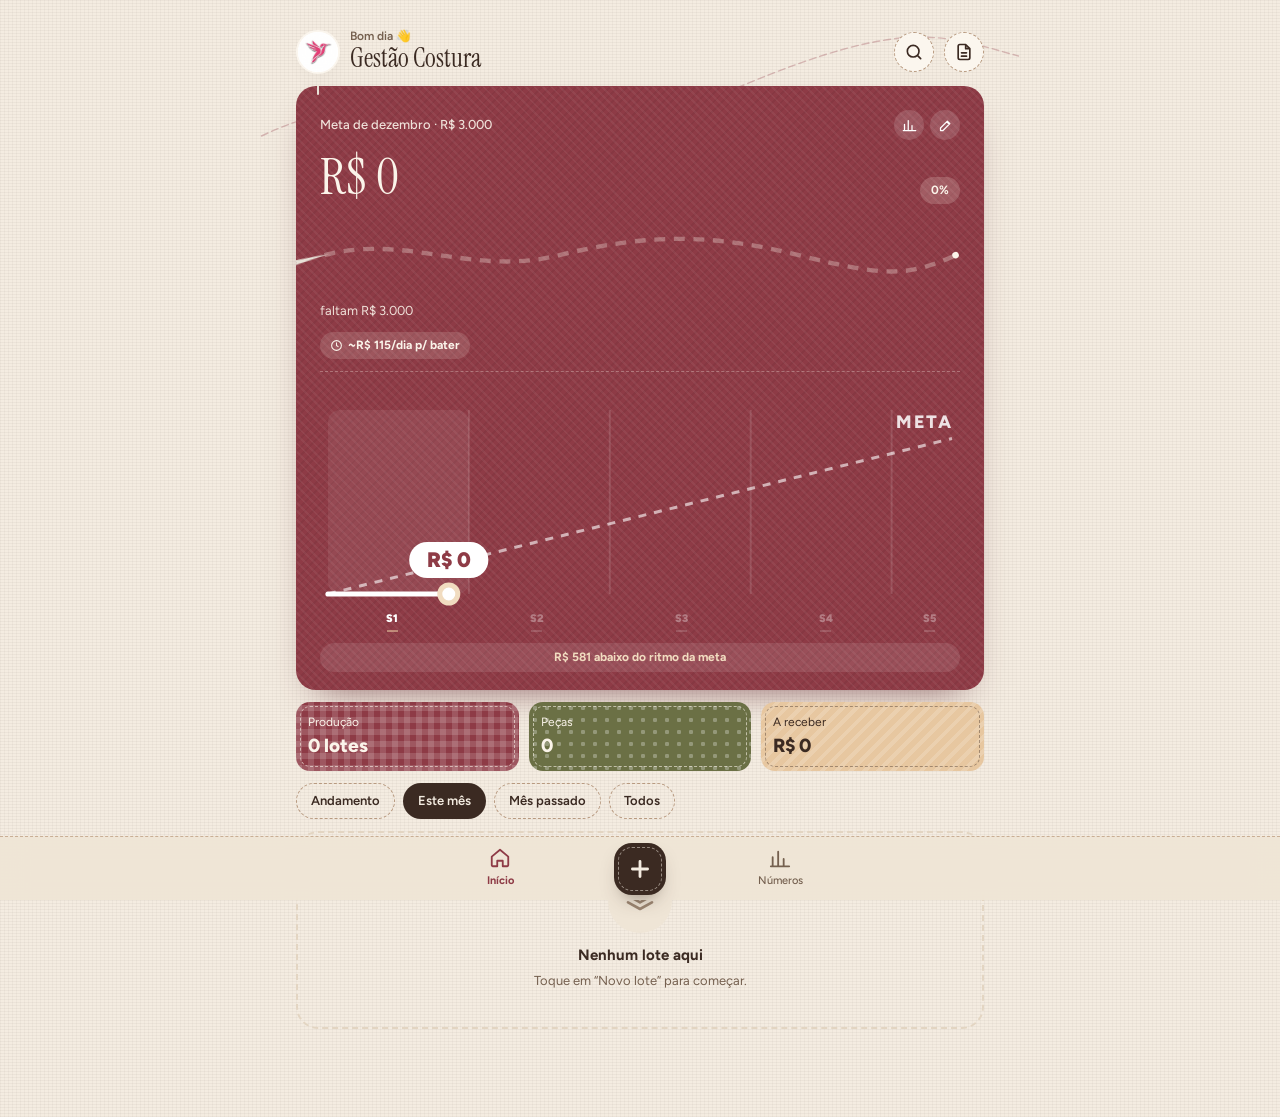
==== commit 56d8a91b: "Tema Ateliê, atualização automática e voltar duplo para sair - Visual novo (modelo 6F): linho, vinho" ====
--- a/index.html
+++ b/index.html
@@ -5,7 +5,7 @@
   <meta name="viewport" content="width=device-width, initial-scale=1, viewport-fit=cover" />
   <title>Gestão Costura</title>
   <meta name="description" content="Controle de lotes de costura, pagamentos, despesas e faturamento." />
-  <meta name="theme-color" content="#db2777" />
+  <meta name="theme-color" content="#8e3b46" />
   <meta name="mobile-web-app-capable" content="yes" />
   <meta name="apple-mobile-web-app-capable" content="yes" />
   <meta name="apple-mobile-web-app-status-bar-style" content="default" />
@@ -15,7 +15,7 @@
   <link rel="apple-touch-icon" href="icons/icon-180.png" />
   <link rel="preconnect" href="https://fonts.googleapis.com" />
   <link rel="preconnect" href="https://fonts.gstatic.com" crossorigin />
-  <link rel="stylesheet" href="https://fonts.googleapis.com/css2?family=Inter:wght@400;600;700;800;900&display=swap" />
+  <link rel="stylesheet" href="https://fonts.googleapis.com/css2?family=Figtree:wght@400;500;600;700;800;900&family=Instrument+Serif:ital@0;1&display=swap" />
   <link rel="stylesheet" href="css/app.css" />
 </head>
 <body>
--- a/css/app.css
+++ b/css/app.css
@@ -1,35 +1,36 @@
 /* ==========================================================
    Gestão Costura — estilos
-   Cores principais: azul-marinho + dourado (identidade do app antigo)
+   Cores principais: vinho + terracota sobre linho (tema Ateliê)
    ========================================================== */
 
 :root {
-  --navy: #be185d;
-  --navy-2: #db2777;
-  --gold: #ec4899;
-  --gold-soft: #f9a8d4;
-  --gold-bg: #fce7f3;
-
-  --bg: #f5f5f6;
-  --surface: #ffffff;
-  --surface-2: #f1f1f3;
-  --border: #e6e6ea;
-  --text: #27272a;
-  --text-2: #6b6b75;
-  --text-3: #a1a1aa;
+  --navy: #8e3b46;
+  --navy-2: #8e3b46;
+  --gold: #a8553a;
+  --gold-soft: #e7c7a0;
+  --gold-bg: #f3e3d3;
+
+  --bg: #f4ece1;
+  --surface: #fbf6ee;
+  --surface-2: #efe5d6;
+  --border: #e3d5c2;
+  --text: #3b2a22;
+  --text-2: #75604f;
+  --text-3: #9c8672;
   --primary: var(--navy);
   --primary-text: #ffffff;
   --accent: var(--gold);
-  --danger: #dc2626;
-  --danger-bg: #fef2f2;
-  --ok: #059669;
-  --ok-bg: #ecfdf5;
-  --warn: #b45309;
-  --warn-bg: #fffbeb;
-  --info: #52525b;
-  --info-bg: #f4f4f5;
-  --shadow: 0 8px 28px -12px rgba(24, 24, 27, 0.10);
-  --shadow-lg: 0 24px 60px -20px rgba(24, 24, 27, 0.45);
+  --danger: #9b2f22;
+  --danger-bg: #f5d6cf;
+  --ok: #3f6b35;
+  --ok-bg: #e3ecd6;
+  --warn: #7a4f0c;
+  --warn-bg: #f6e6c2;
+  --info: #5e4c3f;
+  --info-bg: #efe5d6;
+  --shadow: 0 10px 26px -18px rgba(59, 42, 34, 0.45);
+  --shadow-lg: 0 24px 60px -20px rgba(59, 42, 34, 0.5);
+  --serif: 'Instrument Serif', Georgia, serif;
   --radius: 22px;
   --radius-s: 14px;
   --tabbar-h: 64px;
@@ -40,50 +41,59 @@
 
 @media (prefers-color-scheme: dark) {
   :root:not([data-theme='light']) {
-    --bg: #121214;
-    --surface: #1c1c20;
-    --surface-2: #26262b;
-    --border: #36363d;
-    --text: #f4f4f5;
-    --text-2: #b4b4bc;
-    --text-3: #7a7a84;
-    --primary: #ec4899;
-    --gold-bg: #3a1c2b;
-    --danger-bg: #3a1414;
-    --ok-bg: #0c2f24;
-    --warn-bg: #36270b;
-    --info-bg: #27272a;
-    --info: #d4d4d8;
+    --bg: #1c1614;
+    --surface: #261e1b;
+    --surface-2: #312723;
+    --border: #43352f;
+    --text: #f4ece1;
+    --text-2: #c9b8a6;
+    --text-3: #94806f;
+    --primary: #c96b77;
+    --gold-bg: #3a2622;
+    --danger: #f0a090;
+    --danger-bg: #3d1f19;
+    --ok: #a9cf96;
+    --ok-bg: #22301c;
+    --warn: #e9c27a;
+    --warn-bg: #3a2c12;
+    --info-bg: #312723;
+    --info: #e0d2c2;
     --shadow: 0 8px 28px -14px rgba(0, 0, 0, 0.6);
     color-scheme: dark;
   }
 }
 :root[data-theme='dark'] {
-  --bg: #121214;
-  --surface: #1c1c20;
-  --surface-2: #26262b;
-  --border: #36363d;
-  --text: #f4f4f5;
-  --text-2: #b4b4bc;
-  --text-3: #7a7a84;
-  --primary: #ec4899;
-  --gold-bg: #3a1c2b;
-  --danger-bg: #3a1414;
-  --ok-bg: #0c2f24;
-  --warn-bg: #36270b;
-  --info-bg: #27272a;
-  --info: #d4d4d8;
+  --bg: #1c1614;
+  --surface: #261e1b;
+  --surface-2: #312723;
+  --border: #43352f;
+  --text: #f4ece1;
+  --text-2: #c9b8a6;
+  --text-3: #94806f;
+  --primary: #c96b77;
+  --gold-bg: #3a2622;
+  --danger: #f0a090;
+  --danger-bg: #3d1f19;
+  --ok: #a9cf96;
+  --ok-bg: #22301c;
+  --warn: #e9c27a;
+  --warn-bg: #3a2c12;
+  --info-bg: #312723;
+  --info: #e0d2c2;
   --shadow: 0 8px 28px -14px rgba(0, 0, 0, 0.6);
   color-scheme: dark;
 }
 
 * { box-sizing: border-box; -webkit-tap-highlight-color: transparent; }
 html { -webkit-text-size-adjust: 100%; }
+/* Toque não seleciona nem copia texto; só os campos de digitar continuam selecionáveis */
+body { -webkit-user-select: none; user-select: none; -webkit-touch-callout: none; }
+input, textarea, select, [contenteditable='true'] { -webkit-user-select: text; user-select: text; -webkit-touch-callout: default; }
 body {
   margin: 0;
   background: var(--bg);
   color: var(--text);
-  font-family: 'Inter', system-ui, -apple-system, 'Segoe UI', Roboto, sans-serif;
+  font-family: 'Figtree', system-ui, -apple-system, 'Segoe UI', Roboto, sans-serif;
   font-size: 15px;
   line-height: 1.4;
   overscroll-behavior-y: none;
@@ -423,10 +433,10 @@
 
 .total-box {
   border-radius: 22px; padding: 18px; text-align: center; color: #fff;
-  background: linear-gradient(135deg, var(--navy), #db2777 60%, #ec4899);
+  background: linear-gradient(135deg, var(--navy), #8e3b46 60%, #a8553a);
   display: flex; flex-direction: column; gap: 2px; box-shadow: 0 16px 34px -18px var(--navy);
 }
-.total-box.conf { background: linear-gradient(135deg, #be185d, var(--gold) 55%, var(--gold-soft)); }
+.total-box.conf { background: linear-gradient(135deg, #8e3b46, var(--gold) 55%, var(--gold-soft)); }
 .total-box small { font-size: 11px; font-weight: 800; letter-spacing: 0.14em; text-transform: uppercase; opacity: 0.8; }
 .total-box strong { font-size: 34px; font-weight: 900; letter-spacing: -0.03em; }
 .total-box span { font-size: 12px; opacity: 0.85; font-weight: 600; }
@@ -559,28 +569,28 @@
 .paper-stage { position: relative; width: 100%; overflow: hidden; display: flex; justify-content: center; }
 .paper-scale { transform-origin: top center; position: absolute; top: 0; left: 50%; margin-left: -397px; }
 .report {
-  background: #ffffff; color: #27272a; padding: 56px 52px 48px; font-family: 'Inter', system-ui, sans-serif;
+  background: #ffffff; color: #27272a; padding: 56px 52px 48px; font-family: 'Figtree', system-ui, sans-serif;
   box-shadow: 0 20px 50px -20px rgba(0,0,0,.4); display: flex; flex-direction: column; gap: 28px;
   -webkit-font-smoothing: antialiased; font-variant-ligatures: none;
 }
-.r-head { display: flex; justify-content: space-between; align-items: flex-end; border-bottom: 3px solid #be185d; padding-bottom: 18px; }
-.r-head h1 { font-size: 34px; font-weight: 900; letter-spacing: -0.03em; color: #be185d; }
+.r-head { display: flex; justify-content: space-between; align-items: flex-end; border-bottom: 3px solid #8e3b46; padding-bottom: 18px; }
+.r-head h1 { font-size: 34px; font-weight: 900; letter-spacing: -0.03em; color: #8e3b46; }
 .r-head p { margin-top: 6px; font-size: 14px; font-weight: 700; color: #6b6b75; }
-.r-tag { background: #f9a8d4; color: #be185d; padding: 3px 10px; border-radius: 6px; font-size: 11px; font-weight: 900; text-transform: uppercase; letter-spacing: 0.1em; margin-right: 6px; }
+.r-tag { background: #e7c7a0; color: #8e3b46; padding: 3px 10px; border-radius: 6px; font-size: 11px; font-weight: 900; text-transform: uppercase; letter-spacing: 0.1em; margin-right: 6px; }
 .r-meta { text-align: right; }
 .r-meta small { display: block; font-size: 10px; font-weight: 800; text-transform: uppercase; letter-spacing: 0.15em; color: #a1a1aa; }
-.r-meta b { font-size: 16px; color: #be185d; }
+.r-meta b { font-size: 16px; color: #8e3b46; }
 .r-kpis { display: grid; grid-template-columns: 1fr 1fr; gap: 18px; }
 .r-kpi { border-radius: 22px; padding: 22px; border: 2px solid #e6e6ea; text-align: center; display: flex; flex-direction: column; gap: 6px; }
-.r-kpi.dark { background: #be185d; border-color: #be185d; color: #fff; }
+.r-kpi.dark { background: #8e3b46; border-color: #8e3b46; color: #fff; }
 .r-kpi small { font-size: 11px; font-weight: 900; text-transform: uppercase; letter-spacing: 0.2em; opacity: 0.7; }
 .r-kpi strong { font-size: 34px; font-weight: 900; letter-spacing: -0.03em; }
-.r-kpi.dark strong { color: #f9a8d4; }
+.r-kpi.dark strong { color: #e7c7a0; }
 .r-kpi strong em { font-size: 14px; font-style: normal; font-weight: 800; opacity: 0.6; }
 .r-break { display: flex; justify-content: center; gap: 18px; font-size: 12px; font-weight: 700; opacity: 0.85; border-top: 1px solid rgba(148,163,184,.35); padding-top: 10px; }
 .r-break b { margin-left: 4px; }
 .r-table { width: 100%; border-collapse: collapse; font-size: 12.5px; }
-.r-table th { background: #f4f4f5; color: #be185d; font-size: 10px; font-weight: 900; text-transform: uppercase; letter-spacing: 0.1em; text-align: left; padding: 10px 8px; }
+.r-table th { background: #f4f4f5; color: #8e3b46; font-size: 10px; font-weight: 900; text-transform: uppercase; letter-spacing: 0.1em; text-align: left; padding: 10px 8px; }
 .r-table th:first-child { border-radius: 10px 0 0 10px; }
 .r-table th:last-child { border-radius: 0 10px 10px 0; }
 .r-table td { padding: 10px 8px; border-bottom: 1px solid #e6e6ea; vertical-align: middle; font-weight: 600; }
@@ -588,20 +598,20 @@
 .r-table td small { display: block; font-size: 10px; color: #71717a; font-weight: 700; text-transform: uppercase; letter-spacing: 0.06em; }
 .r-table td b { font-weight: 900; }
 .r-table .num { text-align: right; white-space: nowrap; }
-.r-table tfoot td { border-bottom: 0; border-top: 2px solid #be185d; font-size: 13.5px; color: #be185d; }
+.r-table tfoot td { border-bottom: 0; border-top: 2px solid #8e3b46; font-size: 13.5px; color: #8e3b46; }
 .r-sizes { display: inline-flex; gap: 3px; }
 .r-sizes i { font-style: normal; font-size: 10px; font-weight: 900; background: #f4f4f5; border-radius: 5px; padding: 2px 5px; }
 .r-split { display: flex; flex-direction: column; font-size: 11.5px; }
 .r-note { font-size: 13px; color: #b45309; font-weight: 700; }
 .r-foot { margin-top: auto; text-align: center; padding-top: 22px; border-top: 1px solid #e6e6ea; }
 .r-foot p { font-size: 13px; font-style: italic; color: #6b6b75; max-width: 520px; margin: 0 auto; }
-.r-foot cite { display: block; margin-top: 8px; font-size: 11px; font-weight: 900; font-style: normal; letter-spacing: 0.2em; text-transform: uppercase; color: #ec4899; }
+.r-foot cite { display: block; margin-top: 8px; font-size: 11px; font-weight: 900; font-style: normal; letter-spacing: 0.2em; text-transform: uppercase; color: #a8553a; }
 
 /* ---------- abertura, erro, atualização ---------- */
-.splash { position: fixed; inset: 0; background: #be185d; display: flex; flex-direction: column; align-items: center; justify-content: center; gap: 28px; }
+.splash { position: fixed; inset: 0; background: #8e3b46; display: flex; flex-direction: column; align-items: center; justify-content: center; gap: 28px; }
 .splash img { width: 84px; height: 84px; border-radius: 50%; background: #fff; padding: 4px; animation: pulse 1.6s ease-in-out infinite; }
 .splash-bar { width: 160px; height: 4px; border-radius: 999px; background: rgba(255,255,255,.2); overflow: hidden; }
-.splash-bar span { display: block; height: 100%; width: 40%; background: #ec4899; border-radius: 999px; animation: load 1s ease-in-out infinite; }
+.splash-bar span { display: block; height: 100%; width: 40%; background: #a8553a; border-radius: 999px; animation: load 1s ease-in-out infinite; }
 .fatal { max-width: 420px; margin: 20vh auto; padding: 24px; text-align: center; display: flex; flex-direction: column; gap: 12px; }
 .update-bar { position: fixed; top: calc(10px + var(--safe-t)); left: 50%; transform: translateX(-50%); z-index: 130; border: 0; background: var(--gold); color: #fff; font-weight: 800; padding: 10px 16px; border-radius: 999px; box-shadow: var(--shadow-lg); font-size: 13px; white-space: nowrap; }
 
@@ -713,8 +723,8 @@
 
 .hero {
   position: relative; overflow: hidden; border-radius: 26px; padding: 16px 16px 12px; color: #fff;
-  background: radial-gradient(120% 90% at 100% 0%, #ec4899 0%, transparent 55%), linear-gradient(160deg, #be185d, #831843);
-  box-shadow: 0 18px 40px -20px rgba(190, 24, 93, 0.8); display: flex; flex-direction: column; gap: 12px;
+  background: radial-gradient(120% 90% at 100% 0%, #a8553a 0%, transparent 55%), linear-gradient(160deg, #8e3b46, #5e2530);
+  box-shadow: 0 18px 40px -20px rgba(142, 59, 70, 0.8); display: flex; flex-direction: column; gap: 12px;
 }
 .hero-top { display: flex; align-items: center; justify-content: space-between; font-size: 11px; font-weight: 800; letter-spacing: 0.16em; text-transform: uppercase; color: rgba(255,255,255,.7); }
 .hero-btn { width: 30px; height: 30px; border-radius: 50%; border: 0; background: rgba(255,255,255,.14); color: #fff; display: grid; place-items: center; }
@@ -725,7 +735,7 @@
 .ring circle { fill: none; stroke-width: 8; stroke-linecap: round; }
 .ring-bg { stroke: rgba(255,255,255,.14); }
 .ring-fill { stroke: var(--gold-soft); transition: stroke-dasharray 0.8s cubic-bezier(.2,.8,.2,1); }
-.ring-prod { stroke: rgba(249,168,212,.35); stroke-linecap: butt !important; }
+.ring-prod { stroke: rgba(231, 199, 160,.35); stroke-linecap: butt !important; }
 .ring b { position: absolute; inset: 0; display: grid; place-items: center; font-size: 18px; font-weight: 900; letter-spacing: -0.03em; }
 .hero-values { display: flex; flex-direction: column; gap: 2px; min-width: 0; }
 .hero-values strong { font-size: 36px; font-weight: 900; letter-spacing: -0.04em; line-height: 1; }
@@ -738,7 +748,7 @@
 .hw small { font-size: 10px; font-weight: 700; color: rgba(255,255,255,.7); white-space: nowrap; }
 .hw-track { position: relative; width: 100%; max-width: 38px; height: 44px; border-radius: 8px; background: rgba(255,255,255,.08); overflow: hidden; }
 .hw-bar { position: absolute; left: 0; right: 0; bottom: 0; background: rgba(255,255,255,.55); border-radius: 8px 8px 0 0; transition: height 0.6s ease; }
-.hw-goal { position: absolute; left: 3px; right: 3px; height: 0; border-top: 1.5px dashed rgba(249,168,212,.7); }
+.hw-goal { position: absolute; left: 3px; right: 3px; height: 0; border-top: 1.5px dashed rgba(231, 199, 160,.7); }
 .hw b { font-size: 11px; font-weight: 900; color: rgba(255,255,255,.6); }
 .hw.hit .hw-bar { background: var(--gold-soft); }
 .hw.current .hw-track { box-shadow: inset 0 0 0 2px rgba(255,255,255,.6); }
@@ -792,7 +802,7 @@
   position: fixed; z-index: 45; right: max(16px, calc(50% - 344px)); bottom: calc(var(--tabbar-h) + var(--safe-b) + 14px);
   display: inline-flex; align-items: center; gap: 8px; height: 54px; padding: 0 20px 0 16px; border: 0; border-radius: 18px;
   background: var(--navy); color: #fff; font-size: 15px; font-weight: 900; letter-spacing: 0.01em;
-  box-shadow: 0 14px 30px -10px rgba(190, 24, 93, 0.7), 0 0 0 1px rgba(255,255,255,.06) inset;
+  box-shadow: 0 14px 30px -10px rgba(142, 59, 70, 0.7), 0 0 0 1px rgba(255,255,255,.06) inset;
 }
 .fab .icon { color: var(--gold-soft); }
 .fab:active { transform: scale(0.96); }
@@ -806,7 +816,7 @@
 .tab-new span {
   width: 52px; height: 52px; margin-top: -26px; border-radius: 18px; display: grid; place-items: center;
   background: var(--navy); color: var(--gold-soft); border: 4px solid var(--bg);
-  box-shadow: 0 10px 22px -8px rgba(190, 24, 93, 0.8); transition: transform 0.15s;
+  box-shadow: 0 10px 22px -8px rgba(142, 59, 70, 0.8); transition: transform 0.15s;
 }
 .tab-new:active span { transform: scale(0.92); }
 .tab-new small { font-size: 11px; }
@@ -921,42 +931,42 @@
 /* ---------- Cartão principal: rosa mais sofisticado ---------- */
 .hero {
   background:
-    radial-gradient(110% 80% at 100% 0%, rgba(244, 114, 182, 0.55) 0%, transparent 55%),
+    radial-gradient(110% 80% at 100% 0%, rgba(168, 85, 58, 0.55) 0%, transparent 55%),
     radial-gradient(90% 70% at 0% 100%, rgba(255, 255, 255, 0.10) 0%, transparent 60%),
-    linear-gradient(155deg, #db2777 0%, #be185d 45%, #9d174d 100%);
-  box-shadow: 0 20px 44px -22px rgba(219, 39, 119, 0.55), inset 0 1px 0 rgba(255, 255, 255, 0.12);
+    linear-gradient(155deg, #8e3b46 0%, #8e3b46 45%, #6f2a35 100%);
+  box-shadow: 0 20px 44px -22px rgba(142, 59, 70, 0.55), inset 0 1px 0 rgba(255, 255, 255, 0.12);
 }
 .hero::after {
   content: ''; position: absolute; inset: 0; pointer-events: none; border-radius: inherit;
   background: radial-gradient(60% 40% at 30% 0%, rgba(255, 255, 255, 0.10), transparent 70%);
 }
 .hero > * { position: relative; z-index: 1; }
-.ring-fill { stroke: #fbcfe8; }
-.ring-prod { stroke: rgba(251, 207, 232, 0.35); }
+.ring-fill { stroke: #f1dcc0; }
+.ring-prod { stroke: rgba(241, 220, 192, 0.35); }
 
 /* ---------- Gráfico do mês ---------- */
 .mchart { display: flex; flex-direction: column; gap: 6px; padding-top: 10px; border-top: 1px solid rgba(255,255,255,.14); }
 .mchart svg { width: 100%; height: auto; display: block; overflow: visible; }
 .mc-sep { stroke: rgba(255,255,255,.12); stroke-width: 1; }
 .mc-now { fill: rgba(255,255,255,.07); }
-.mc-ideal { stroke: rgba(251, 207, 232, 0.75); stroke-width: 1.5; stroke-dasharray: 4 4; }
-.mc-meta { font-size: 9px; font-weight: 800; fill: rgba(251, 207, 232, 0.9); letter-spacing: 0.08em; text-transform: uppercase; }
+.mc-ideal { stroke: rgba(241, 220, 192, 0.75); stroke-width: 1.5; stroke-dasharray: 4 4; }
+.mc-meta { font-size: 9px; font-weight: 800; fill: rgba(241, 220, 192, 0.9); letter-spacing: 0.08em; text-transform: uppercase; }
 .mc-area { fill: url(#mcFill); }
 .mc-line { fill: none; stroke: #fff; stroke-width: 2.6; stroke-linecap: round; stroke-linejoin: round; }
-.mc-dot { fill: #f9a8d4; stroke: #fff; stroke-width: 2.5; }
+.mc-dot { fill: #e7c7a0; stroke: #fff; stroke-width: 2.5; }
 .mc-dot.ok { fill: #86efac; }
 .mc-bubble rect { fill: #fff; }
-.mc-bubble text { font-size: 10.5px; font-weight: 900; fill: #be185d; }
+.mc-bubble text { font-size: 10.5px; font-weight: 900; fill: #8e3b46; }
 .mc-weeks { display: grid; gap: 0; }
 .mc-week { display: flex; flex-direction: column; align-items: center; line-height: 1.2; min-width: 0; }
 .mc-week b { font-size: 11px; font-weight: 900; color: rgba(255,255,255,.65); }
 .mc-week small { font-size: 10px; font-weight: 700; color: rgba(255,255,255,.55); white-space: nowrap; overflow: hidden; text-overflow: ellipsis; max-width: 100%; }
 .mc-week.current b { color: #fff; }
-.mc-week.current small { color: #fbcfe8; }
+.mc-week.current small { color: #f1dcc0; }
 .mc-week.future { opacity: 0.5; }
 .mc-pace { font-size: 12px; font-weight: 700; text-align: center; padding: 6px 10px; border-radius: 999px; background: rgba(255,255,255,.1); }
 .mc-pace.ok { color: #bbf7d0; }
-.mc-pace.low { color: #fbcfe8; }
+.mc-pace.low { color: #f1dcc0; }
 
 /* Soma no cartão: entregue + em produção = total */
 .hero-sum { display: grid; grid-template-columns: 1fr auto 1fr auto 1.15fr; align-items: center; gap: 6px; padding: 10px 12px; border-radius: 16px; background: rgba(255,255,255,.1); }
@@ -966,9 +976,9 @@
 .hero-sum b { font-size: 16px; font-weight: 900; letter-spacing: -0.02em; white-space: nowrap; }
 .hero-sum > i { font-style: normal; font-size: 16px; font-weight: 900; color: rgba(255,255,255,.45); }
 .hero-sum .total { padding: 6px 10px; margin: -6px -6px -6px 0; border-radius: 12px; background: rgba(255,255,255,.95); }
-.hero-sum .total small { color: #db2777; }
-.hero-sum .total b { color: #9d174d; font-size: 17px; }
-.hero-sum .total span { font-size: 10px; font-weight: 800; color: #db2777; }
+.hero-sum .total small { color: #8e3b46; }
+.hero-sum .total b { color: #6f2a35; font-size: 17px; }
+.hero-sum .total span { font-size: 10px; font-weight: 800; color: #8e3b46; }
 
 /* Foto do lote em tela cheia */
 .lrow-thumb.has-photo { cursor: zoom-in; box-shadow: 0 0 0 2px var(--gold-soft); }
@@ -995,42 +1005,42 @@
 .lf-dates-toggle.open { border-color: var(--gold-soft); }
 
 /* ---------- Paleta final: rosa + branco + cinza ---------- */
-:root { --navy: #db2777; --navy-2: #ec4899; --gold: #ec4899; --gold-soft: #f9a8d4; --gold-bg: #fce7f3; }
+:root { --navy: #8e3b46; --navy-2: #a8553a; --gold: #a8553a; --gold-soft: #e7c7a0; --gold-bg: #f3e3d3; }
 .hero {
   background:
     radial-gradient(120% 80% at 100% 0%, rgba(255, 255, 255, 0.22) 0%, transparent 55%),
-    linear-gradient(150deg, #f05a9d 0%, #db2777 50%, #be185d 100%);
-  box-shadow: 0 18px 40px -22px rgba(219, 39, 119, 0.7);
+    linear-gradient(150deg, #a34b56 0%, #8e3b46 50%, #8e3b46 100%);
+  box-shadow: 0 18px 40px -22px rgba(142, 59, 70, 0.7);
 }
 .ring-fill { stroke: #fff; }
 .ring-prod { stroke: rgba(255, 255, 255, 0.35); }
-.mc-dot { fill: #fff; stroke: #fbcfe8; }
+.mc-dot { fill: #fff; stroke: #f1dcc0; }
 .mc-ideal { stroke: rgba(255, 255, 255, 0.6); }
 .mc-meta { fill: rgba(255, 255, 255, 0.85); }
-.tag-btn.finish { background: #fce7f3; color: #be185d; }
-:root[data-theme='dark'] .tag-btn.finish { background: #3a1c2b; color: #f9a8d4; }
-@media (prefers-color-scheme: dark) { :root:not([data-theme='light']) .tag-btn.finish { background: #3a1c2b; color: #f9a8d4; } }
-.lrow::before { background: #f9a8d4; }
+.tag-btn.finish { background: #f3e3d3; color: #8e3b46; }
+:root[data-theme='dark'] .tag-btn.finish { background: #3a2622; color: #e7c7a0; }
+@media (prefers-color-scheme: dark) { :root:not([data-theme='light']) .tag-btn.finish { background: #3a2622; color: #e7c7a0; } }
+.lrow::before { background: #e7c7a0; }
 .lrow.fin::before { background: #a1a1aa; }
-.lrow-thumb { background: #fce7f3; color: #db2777; }
+.lrow-thumb { background: #f3e3d3; color: #8e3b46; }
 .lrow.fin .lrow-thumb { background: var(--surface-2); color: var(--text-2); }
-:root[data-theme='dark'] .lrow-thumb { background: #3a1c2b; color: #f9a8d4; }
-@media (prefers-color-scheme: dark) { :root:not([data-theme='light']) .lrow-thumb { background: #3a1c2b; color: #f9a8d4; } }
+:root[data-theme='dark'] .lrow-thumb { background: #3a2622; color: #e7c7a0; }
+@media (prefers-color-scheme: dark) { :root:not([data-theme='light']) .lrow-thumb { background: #3a2622; color: #e7c7a0; } }
 :root[data-theme='dark'] .lrow.fin .lrow-thumb { background: var(--surface-2); color: var(--text-2); }
 @media (prefers-color-scheme: dark) { :root:not([data-theme='light']) .lrow.fin .lrow-thumb { background: var(--surface-2); color: var(--text-2); } }
-.total-box { background: linear-gradient(150deg, #f05a9d, #db2777 55%, #be185d); box-shadow: 0 16px 34px -18px #db2777; }
+.total-box { background: linear-gradient(150deg, #a34b56, #8e3b46 55%, #8e3b46); box-shadow: 0 16px 34px -18px #8e3b46; }
 .total-box.conf { background: linear-gradient(150deg, #52525b, #3f3f46); }
-.btn.accent { background: #db2777; box-shadow: 0 10px 24px -12px #db2777; }
-.btn.accent-soft { background: #fce7f3; color: #be185d; }
-:root[data-theme='dark'] .btn.accent-soft { background: #3a1c2b; color: #f9a8d4; }
-@media (prefers-color-scheme: dark) { :root:not([data-theme='light']) .btn.accent-soft { background: #3a1c2b; color: #f9a8d4; } }
-.lf-total.conf strong { color: #db2777; }
-.ref-input .ref-char, .lf .ref-input .ref-char { color: #db2777; }
-:root[data-theme='dark'] .ref-input .ref-char { color: #f472b6; }
-@media (prefers-color-scheme: dark) { :root:not([data-theme='light']) .ref-input .ref-char { color: #f472b6; } }
-.hash { color: #ec4899; }
-.r-tag { background: #fce7f3; color: #be185d; }
-.r-foot cite { color: #db2777; }
+.btn.accent { background: #8e3b46; box-shadow: 0 10px 24px -12px #8e3b46; }
+.btn.accent-soft { background: #f3e3d3; color: #8e3b46; }
+:root[data-theme='dark'] .btn.accent-soft { background: #3a2622; color: #e7c7a0; }
+@media (prefers-color-scheme: dark) { :root:not([data-theme='light']) .btn.accent-soft { background: #3a2622; color: #e7c7a0; } }
+.lf-total.conf strong { color: #8e3b46; }
+.ref-input .ref-char, .lf .ref-input .ref-char { color: #8e3b46; }
+:root[data-theme='dark'] .ref-input .ref-char { color: #e3a19a; }
+@media (prefers-color-scheme: dark) { :root:not([data-theme='light']) .ref-input .ref-char { color: #e3a19a; } }
+.hash { color: #a8553a; }
+.r-tag { background: #f3e3d3; color: #8e3b46; }
+.r-foot cite { color: #8e3b46; }
 .splash-bar span { background: #fff; }
 
 /* Lixeira ao lado do Salvar */
@@ -1108,8 +1118,8 @@
 .lf-sizes-row { display: flex; align-items: center; justify-content: space-between; gap: 8px; flex-wrap: wrap; }
 .lf-extra.mini { width: auto; gap: 8px; padding: 6px 8px 6px 10px; border-radius: 12px; margin-left: auto; color: var(--text-3); }
 .lf-extra.mini.on { color: var(--navy); }
-:root[data-theme='dark'] .lf-extra.mini.on { color: #f472b6; }
-@media (prefers-color-scheme: dark) { :root:not([data-theme='light']) .lf-extra.mini.on { color: #f472b6; } }
+:root[data-theme='dark'] .lf-extra.mini.on { color: #e3a19a; }
+@media (prefers-color-scheme: dark) { :root:not([data-theme='light']) .lf-extra.mini.on { color: #e3a19a; } }
 .lf-sizes-row { flex-wrap: nowrap; }
 .lf-sizes-row .sizes { gap: 5px; flex-wrap: wrap; min-width: 0; }
 .lf .lf-sizes-row .size-btn.sm { width: 40px; height: 40px; font-size: 15px; }
@@ -1126,4 +1136,141 @@
 
 /* Ícones de superior/inferior no relatório */
 .r-split span { display: flex; align-items: center; gap: 4px; white-space: nowrap; }
-.r-ico { color: #db2777; flex-shrink: 0; }
+.r-ico { color: #8e3b46; flex-shrink: 0; }
+
+/* ==========================================================
+   Tema Ateliê: linho, pesponto animado, retalhos e fio da meta
+   ========================================================== */
+body {
+  font-family: 'Figtree', system-ui, -apple-system, 'Segoe UI', Roboto, sans-serif;
+  background-color: var(--bg);
+  background-image:
+    repeating-linear-gradient(0deg, rgba(59, 42, 34, 0.045) 0 1px, transparent 1px 3px),
+    repeating-linear-gradient(90deg, rgba(59, 42, 34, 0.035) 0 1px, transparent 1px 4px);
+}
+:root[data-theme='dark'] body {
+  background-image:
+    repeating-linear-gradient(0deg, rgba(244, 236, 225, 0.03) 0 1px, transparent 1px 3px),
+    repeating-linear-gradient(90deg, rgba(244, 236, 225, 0.025) 0 1px, transparent 1px 4px);
+}
+@media (prefers-color-scheme: dark) {
+  :root:not([data-theme='light']) body {
+    background-image:
+      repeating-linear-gradient(0deg, rgba(244, 236, 225, 0.03) 0 1px, transparent 1px 3px),
+      repeating-linear-gradient(90deg, rgba(244, 236, 225, 0.025) 0 1px, transparent 1px 4px);
+  }
+}
+.page-head h1, .fin-head h1 { font-family: var(--serif); font-weight: 400; font-size: 34px; letter-spacing: 0; }
+
+/* Cabeçalho e linha decorativa */
+.home { position: relative; }
+.home > * { position: relative; }
+.home-linha { position: absolute !important; left: -16px; top: -8px; width: calc(100% + 32px); height: 140px; pointer-events: none; z-index: 0; overflow: visible; }
+.home-linha path { fill: none; stroke: var(--primary); stroke-opacity: 0.3; stroke-width: 1.4; stroke-dasharray: 7 4; stroke-linecap: round; animation: correr 1.2s linear infinite; vector-effect: non-scaling-stroke; }
+@keyframes correr { to { stroke-dashoffset: -22; } }
+.home-title b { font-family: var(--serif); font-weight: 400; font-size: 26px; letter-spacing: 0; }
+.home-head .icon-btn { border-style: dashed; border-color: #b89a80; }
+
+/* Cartão da meta */
+.hero {
+  border-radius: 20px; padding: 24px 24px 18px; gap: 12px; color: #fbf4ea;
+  background-color: var(--navy);
+  background-image: repeating-linear-gradient(45deg, rgba(255, 255, 255, 0.05) 0 2px, transparent 2px 6px), repeating-linear-gradient(-45deg, rgba(0, 0, 0, 0.05) 0 2px, transparent 2px 6px);
+  box-shadow: 0 18px 36px -22px rgba(94, 37, 48, 0.8);
+}
+.hero::after { display: none; }
+.hero-top { font-size: 13px; font-weight: 500; letter-spacing: 0; text-transform: none; color: rgba(251, 244, 234, 0.9); }
+.hero-values { flex-direction: row; align-items: baseline; justify-content: space-between; gap: 10px; }
+.hero-values strong { font-family: var(--serif); font-weight: 400; font-size: 50px; letter-spacing: 0; }
+.hero-values .hero-pct { font-size: 12px; font-weight: 700; color: #fbf4ea; padding: 5px 11px; border-radius: 999px; background: rgba(251, 244, 234, 0.18); }
+.hero-note { font-size: 13px; color: rgba(251, 244, 234, 0.9); }
+.hero-stats span { background: rgba(251, 244, 234, 0.14); }
+.mchart { border-top: 1px dashed rgba(251, 244, 234, 0.3); }
+.mc-bubble text { fill: var(--navy); }
+.mc-week.current small { color: #e7c7a0; }
+
+.hero > .pesponto { position: absolute; left: 0; top: 0; pointer-events: none; z-index: 2; overflow: visible; }
+.pesp-revela { fill: none; stroke: #fff; stroke-width: 6; stroke-dasharray: 100 100; stroke-dashoffset: 100; animation: costurar 7s linear infinite; }
+@keyframes costurar { 0% { stroke-dashoffset: 100; } 80%, 100% { stroke-dashoffset: 0; } }
+.pesp-linha { fill: none; stroke: #fbf4ea; stroke-opacity: 0.75; stroke-width: 1.6; stroke-dasharray: 6 5; stroke-linecap: round; }
+.pesp-agulha { offset-rotate: 0deg; animation: andar 7s linear infinite; }
+@keyframes andar { 0% { offset-distance: 0%; opacity: 1; } 80% { offset-distance: 100%; opacity: 1; } 84%, 100% { offset-distance: 100%; opacity: 0; } }
+.pesp-bate { animation: bater 0.14s ease-in-out infinite alternate; }
+.pesp-bate line { stroke: #e8e2d8; stroke-width: 2; stroke-linecap: round; }
+.pesp-bate circle { fill: #e7c7a0; }
+@keyframes bater { from { transform: translateY(-6px); } to { transform: translateY(0); } }
+
+.fio { width: 100%; height: auto; display: block; overflow: visible; }
+.fio path { fill: none; }
+.fio-bg { stroke: rgba(251, 244, 234, 0.3); stroke-width: 2; stroke-dasharray: 5 4; }
+.fio-prod { stroke: #e7c7a0; stroke-opacity: 0.7; stroke-width: 3; }
+.fio-feito { stroke: #fbf4ea; stroke-width: 3; stroke-linecap: round; stroke-dasharray: 100 100; animation: fiar 2.4s ease-out 0.3s both; }
+@keyframes fiar { from { stroke-dashoffset: 100; } }
+.fio-agulha { offset-rotate: auto; animation: puxar 2.4s ease-out 0.3s both; }
+.fio .fio-agulha path { fill: #e8e2d8; }
+.fio-agulha ellipse { fill: var(--navy); }
+@keyframes puxar { from { offset-distance: 0%; opacity: 0; } 15% { opacity: 1; } }
+
+/* Retalhos */
+.retalhos { display: grid; grid-template-columns: repeat(3, minmax(0, 1fr)); gap: 10px; }
+.retalho {
+  display: flex; flex-direction: column; gap: 2px; padding: 12px; border: 0; border-radius: 14px; text-align: left;
+  color: #fbf4ea; outline: 1px dashed rgba(251, 244, 234, 0.6); outline-offset: -5px; min-width: 0;
+}
+.retalho small { font-size: 12px; }
+.retalho b { font-size: 19px; font-weight: 800; white-space: nowrap; overflow: hidden; text-overflow: ellipsis; }
+.retalho.xadrez { background-color: var(--navy); background-image: repeating-linear-gradient(0deg, rgba(255,255,255,.14) 0 6px, transparent 6px 12px), repeating-linear-gradient(90deg, rgba(255,255,255,.14) 0 6px, transparent 6px 12px); }
+.retalho.bolinhas { background-color: #6b7045; background-image: radial-gradient(rgba(255,255,255,.28) 2px, transparent 2.4px); background-size: 12px 12px; }
+.retalho.listras { background-color: #e7c7a0; color: #3b2a22; outline-color: rgba(59, 42, 34, 0.4); background-image: repeating-linear-gradient(135deg, rgba(255,255,255,.16) 0 4px, transparent 4px 10px); }
+button.retalho:active { transform: scale(0.97); }
+
+/* Abas de filtro em pílula */
+.filter-seg { display: flex; gap: 8px; width: auto; padding: 0; background: none; border: 0; border-radius: 0; }
+.filter-seg button { flex: 0 0 auto; padding: 8px 14px; border-radius: 999px; border: 1px dashed #b89a80; font-size: 13px; font-weight: 600; color: var(--text); }
+.filter-seg button.on { background: var(--text); border-color: var(--text); color: var(--bg); box-shadow: none; }
+
+/* Lotes */
+.lgroup-head h3 { font-family: var(--serif); font-weight: 400; font-size: 24px; text-transform: none; letter-spacing: 0; color: var(--text); }
+.lgroup-head h3 small { font-family: 'Figtree', sans-serif; vertical-align: middle; }
+.lrow { flex-wrap: wrap; border-radius: 16px; padding: 12px 14px; }
+.lrow::before { display: none; }
+.lrow-thumb { background: var(--surface-2); color: var(--navy); border-radius: 12px; }
+.lrow-info h4 { font-size: 18px; font-weight: 800; }
+.hash { color: var(--gold); }
+.lrow-when em { display: inline-block; padding: 2px 8px; border-radius: 6px; font-size: 11px; font-weight: 700; }
+.lrow-when em.ok { background: var(--ok-bg); color: var(--ok); }
+.lrow-when em.hoje, .lrow-when em.proximo { background: var(--warn-bg); color: var(--warn); }
+.lrow-when em.atrasado { background: var(--danger-bg); color: var(--danger); }
+.lrow-prog { flex-basis: 100%; display: flex; flex-direction: column; gap: 6px; margin-top: 2px; }
+.lrow-bar { height: 6px; border-radius: 3px; background: var(--surface-2); overflow: hidden; }
+.lrow-bar i { display: block; height: 100%; border-radius: 3px; background: var(--text-3); animation: encher 1.4s ease-out both; }
+@keyframes encher { from { width: 0; } }
+.lrow-prog.ok .lrow-bar i { background: #5f8f4e; }
+.lrow-prog.perto .lrow-bar i { background: #d49a2a; }
+.lrow-prog.atraso .lrow-bar i { background: #c4553f; }
+.lrow-prog-foot { display: flex; justify-content: space-between; gap: 8px; font-size: 12px; color: var(--text-2); }
+.tag-btn.finish { background: var(--surface-2); color: var(--navy); }
+:root[data-theme='dark'] .tag-btn.finish, :root[data-theme='dark'] .lrow-thumb { background: var(--surface-2); color: #e3a19a; }
+@media (prefers-color-scheme: dark) { :root:not([data-theme='light']) .tag-btn.finish, :root:not([data-theme='light']) .lrow-thumb { background: var(--surface-2); color: #e3a19a; } }
+
+/* Barra de baixo (6C): linho, pesponto no topo e botão escuro costurado */
+.tabbar { background: color-mix(in srgb, var(--surface-2) 96%, transparent); border-top: 1px dashed #c9ae94; }
+.tab { color: var(--text-2); font-weight: 500; }
+.tab.on { color: var(--navy); font-weight: 700; }
+.tab-new { justify-content: center; padding-bottom: 0; color: var(--text-2); font-weight: 600; }
+.tab-new span {
+  width: 52px; height: 52px; margin-top: 0; border: 0; border-radius: 18px;
+  background: #3b2a22; color: #f4ece1; outline: 1px dashed rgba(244, 236, 225, 0.5); outline-offset: -5px;
+  box-shadow: 0 10px 22px -12px rgba(59, 42, 34, 0.8);
+}
+.tab-new small { display: none; }
+:root[data-theme='dark'] .tab-new span { background: #f4ece1; color: #3b2a22; outline-color: rgba(59, 42, 34, 0.4); }
+@media (prefers-color-scheme: dark) { :root:not([data-theme='light']) .tab-new span { background: #f4ece1; color: #3b2a22; outline-color: rgba(59, 42, 34, 0.4); } }
+:root[data-theme='dark'] .tab.on { color: #e3a19a; }
+@media (prefers-color-scheme: dark) { :root:not([data-theme='light']) .tab.on { color: #e3a19a; } }
+
+@media (prefers-reduced-motion: reduce) {
+  .pesp-revela, .pesp-agulha, .pesp-bate, .fio-feito, .fio-agulha, .home-linha path, .lrow-bar i { animation: none; }
+  .pesp-revela { stroke-dashoffset: 0; }
+  .pesp-agulha { display: none; }
+}
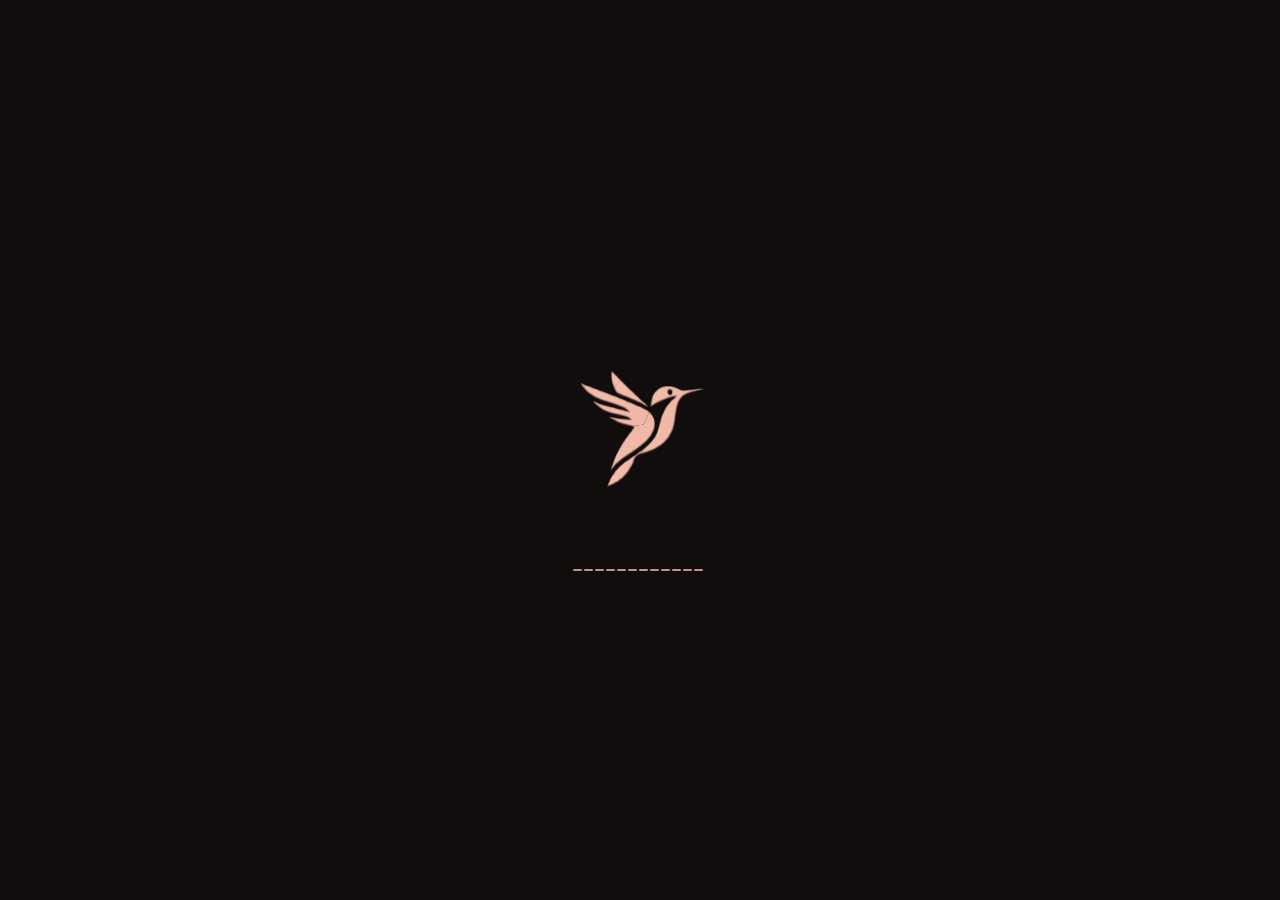
==== commit d778e893: "Logo no fundo preto, abertura com beija-flor batendo asas e costura mais lenta - Ícones: o mesmo bei" ====
--- a/index.html
+++ b/index.html
@@ -20,7 +20,15 @@
 </head>
 <body>
   <div id="app">
-    <div class="splash"><img src="icons/icon-192.png" alt="" /></div>
+    <div class="splash" role="status" aria-label="Carregando">
+      <div class="ave" aria-hidden="true">
+        <div class="ave-voo">
+          <img class="ave-corpo" src="icons/bird.png" alt="" />
+          <img class="ave-asa" src="icons/bird.png" alt="" />
+        </div>
+      </div>
+      <svg class="splash-linha" viewBox="0 0 140 8" aria-hidden="true"><line x1="4" y1="4" x2="136" y2="4" /></svg>
+    </div>
   </div>
   <noscript>Este app precisa do JavaScript ativado.</noscript>
   <script type="module" src="js/app.js"></script>
--- a/css/app.css
+++ b/css/app.css
@@ -1190,12 +1190,12 @@
 .mc-week.current small { color: #e7c7a0; }
 
 .hero > .pesponto { position: absolute; left: 0; top: 0; pointer-events: none; z-index: 2; overflow: visible; }
-.pesp-revela { fill: none; stroke: #fff; stroke-width: 6; stroke-dasharray: 100 100; stroke-dashoffset: 100; animation: costurar 7s linear infinite; }
+.pesp-revela { fill: none; stroke: #fff; stroke-width: 6; stroke-dasharray: 100 100; stroke-dashoffset: 100; animation: costurar 16s linear infinite; }
 @keyframes costurar { 0% { stroke-dashoffset: 100; } 80%, 100% { stroke-dashoffset: 0; } }
 .pesp-linha { fill: none; stroke: #fbf4ea; stroke-opacity: 0.75; stroke-width: 1.6; stroke-dasharray: 6 5; stroke-linecap: round; }
-.pesp-agulha { offset-rotate: 0deg; animation: andar 7s linear infinite; }
+.pesp-agulha { offset-rotate: 0deg; animation: andar 16s linear infinite; }
 @keyframes andar { 0% { offset-distance: 0%; opacity: 1; } 80% { offset-distance: 100%; opacity: 1; } 84%, 100% { offset-distance: 100%; opacity: 0; } }
-.pesp-bate { animation: bater 0.14s ease-in-out infinite alternate; }
+.pesp-bate { animation: bater 0.24s ease-in-out infinite alternate; }
 .pesp-bate line { stroke: #e8e2d8; stroke-width: 2; stroke-linecap: round; }
 .pesp-bate circle { fill: #e7c7a0; }
 @keyframes bater { from { transform: translateY(-6px); } to { transform: translateY(0); } }
@@ -1269,8 +1269,27 @@
 :root[data-theme='dark'] .tab.on { color: #e3a19a; }
 @media (prefers-color-scheme: dark) { :root:not([data-theme='light']) .tab.on { color: #e3a19a; } }
 
+/* Abertura: beija-flor batendo as asas sobre o preto e uma linha de pesponto correndo */
+.splash { background: #110d0c; gap: 30px; }
+.ave { position: relative; width: 210px; height: 210px; animation: pairar 1.6s ease-in-out infinite; }
+.ave-voo { position: absolute; left: 0; top: 0; width: 512px; height: 512px; transform-origin: 0 0; transform: scale(0.41); }
+.splash .ave-voo img {
+  position: absolute; left: 0; top: 0; width: 512px; height: 512px; max-width: none;
+  border-radius: 0; background: none; padding: 0; animation: none;
+}
+.splash .ave-corpo { clip-path: path(evenodd, 'M0 0H512V512H0Z M95 95L290 95L285 195L265 240L200 250L95 200Z'); }
+.splash .ave-voo .ave-asa {
+  clip-path: polygon(95px 95px, 290px 95px, 285px 195px, 265px 240px, 200px 250px, 95px 200px);
+  transform-origin: 270px 228px; animation: bater-asa 0.17s ease-in-out infinite alternate;
+}
+@keyframes bater-asa { from { transform: none; } to { transform: rotate(10deg) scaleY(0.3); } }
+@keyframes pairar { 0%, 100% { transform: translateY(0); } 50% { transform: translateY(-8px); } }
+.splash-linha { width: 140px; height: 8px; overflow: visible; }
+.splash-linha line { stroke: #ecb6a4; stroke-opacity: 0.8; stroke-width: 2; stroke-dasharray: 7 4; stroke-linecap: round; animation: correr 0.9s linear infinite; }
+.home-logo, .set-logo { background: #110d0c; }
+
 @media (prefers-reduced-motion: reduce) {
-  .pesp-revela, .pesp-agulha, .pesp-bate, .fio-feito, .fio-agulha, .home-linha path, .lrow-bar i { animation: none; }
+  .pesp-revela, .pesp-agulha, .pesp-bate, .fio-feito, .fio-agulha, .home-linha path, .lrow-bar i, .ave, .ave-asa { animation: none; }
   .pesp-revela { stroke-dashoffset: 0; }
   .pesp-agulha { display: none; }
 }
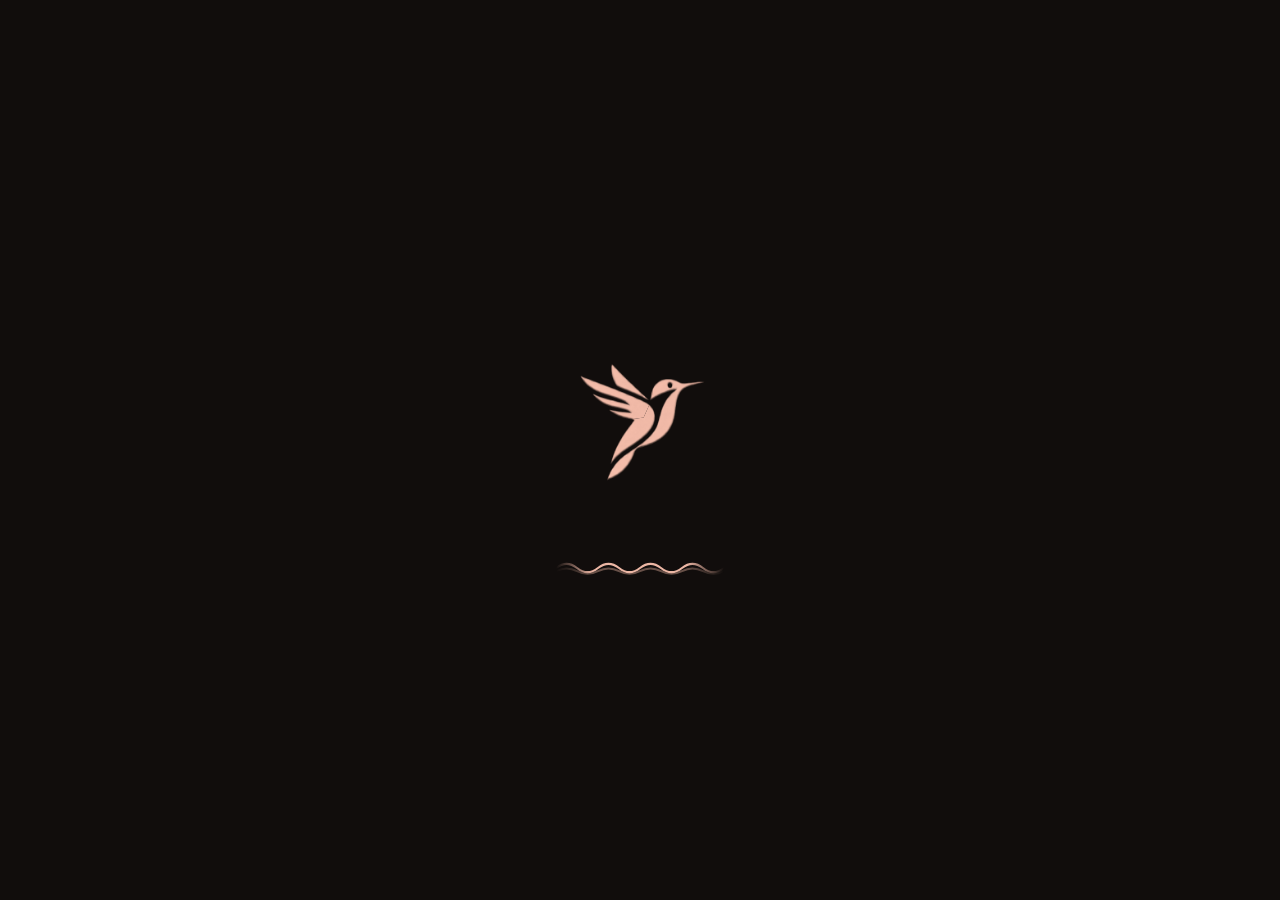
==== commit a28dcbcd: "Batida de asas mais suave, onda na abertura e tema claro como padrão - Beija-flor bate as asas mais " ====
--- a/index.html
+++ b/index.html
@@ -27,7 +27,7 @@
           <img class="ave-asa" src="icons/bird.png" alt="" />
         </div>
       </div>
-      <svg class="splash-linha" viewBox="0 0 140 8" aria-hidden="true"><line x1="4" y1="4" x2="136" y2="4" /></svg>
+      <svg class="splash-onda" viewBox="0 0 160 24" aria-hidden="true"><path class="onda-2" d="M0 15 Q10 10 20 15 T40 15 T60 15 T80 15 T100 15 T120 15 T140 15 T160 15 T180 15 T200 15" /><path class="onda-1" d="M0 12 Q10 4 20 12 T40 12 T60 12 T80 12 T100 12 T120 12 T140 12 T160 12 T180 12 T200 12" /></svg>
     </div>
   </div>
   <noscript>Este app precisa do JavaScript ativado.</noscript>
--- a/css/app.css
+++ b/css/app.css
@@ -1269,9 +1269,9 @@
 :root[data-theme='dark'] .tab.on { color: #e3a19a; }
 @media (prefers-color-scheme: dark) { :root:not([data-theme='light']) .tab.on { color: #e3a19a; } }
 
-/* Abertura: beija-flor batendo as asas sobre o preto e uma linha de pesponto correndo */
-.splash { background: #110d0c; gap: 30px; }
-.ave { position: relative; width: 210px; height: 210px; animation: pairar 1.6s ease-in-out infinite; }
+/* Abertura: beija-flor batendo as asas sobre o preto e uma onda correndo */
+.splash { background: #110d0c; gap: 26px; }
+.ave { position: relative; width: 210px; height: 210px; animation: pairar 2.6s ease-in-out infinite; }
 .ave-voo { position: absolute; left: 0; top: 0; width: 512px; height: 512px; transform-origin: 0 0; transform: scale(0.41); }
 .splash .ave-voo img {
   position: absolute; left: 0; top: 0; width: 512px; height: 512px; max-width: none;
@@ -1280,16 +1280,31 @@
 .splash .ave-corpo { clip-path: path(evenodd, 'M0 0H512V512H0Z M95 95L290 95L285 195L265 240L200 250L95 200Z'); }
 .splash .ave-voo .ave-asa {
   clip-path: polygon(95px 95px, 290px 95px, 285px 195px, 265px 240px, 200px 250px, 95px 200px);
-  transform-origin: 270px 228px; animation: bater-asa 0.17s ease-in-out infinite alternate;
-}
-@keyframes bater-asa { from { transform: none; } to { transform: rotate(10deg) scaleY(0.3); } }
-@keyframes pairar { 0%, 100% { transform: translateY(0); } 50% { transform: translateY(-8px); } }
-.splash-linha { width: 140px; height: 8px; overflow: visible; }
-.splash-linha line { stroke: #ecb6a4; stroke-opacity: 0.8; stroke-width: 2; stroke-dasharray: 7 4; stroke-linecap: round; animation: correr 0.9s linear infinite; }
+  transform-origin: 270px 228px; animation: bater-asa 0.5s cubic-bezier(0.45, 0, 0.55, 1) infinite;
+}
+/* Batida suave: desce devagar, volta abrindo, com uma leve folga no alto */
+@keyframes bater-asa {
+  0%, 100% { transform: rotate(-2deg) scaleY(1.03); }
+  50% { transform: rotate(7deg) scaleY(0.45); }
+}
+@keyframes pairar {
+  0%, 100% { transform: translateY(0) rotate(0deg); }
+  30% { transform: translateY(-6px) rotate(-1.5deg); }
+  65% { transform: translateY(-9px) rotate(1deg); }
+}
+.splash-onda {
+  width: 168px; height: 26px;
+  -webkit-mask-image: linear-gradient(90deg, transparent, #000 22%, #000 78%, transparent);
+  mask-image: linear-gradient(90deg, transparent, #000 22%, #000 78%, transparent);
+}
+.splash-onda path { fill: none; stroke: #ecb6a4; stroke-width: 2; stroke-linecap: round; }
+.onda-1 { animation: onda 1.8s linear infinite; }
+.onda-2 { stroke-opacity: 0.4; animation: onda 2.9s linear infinite reverse; }
+@keyframes onda { from { transform: translateX(0); } to { transform: translateX(-40px); } }
 .home-logo, .set-logo { background: #110d0c; }
 
 @media (prefers-reduced-motion: reduce) {
-  .pesp-revela, .pesp-agulha, .pesp-bate, .fio-feito, .fio-agulha, .home-linha path, .lrow-bar i, .ave, .ave-asa { animation: none; }
+  .pesp-revela, .pesp-agulha, .pesp-bate, .fio-feito, .fio-agulha, .home-linha path, .lrow-bar i, .ave, .ave-asa, .onda-1, .onda-2 { animation: none; }
   .pesp-revela { stroke-dashoffset: 0; }
   .pesp-agulha { display: none; }
 }
